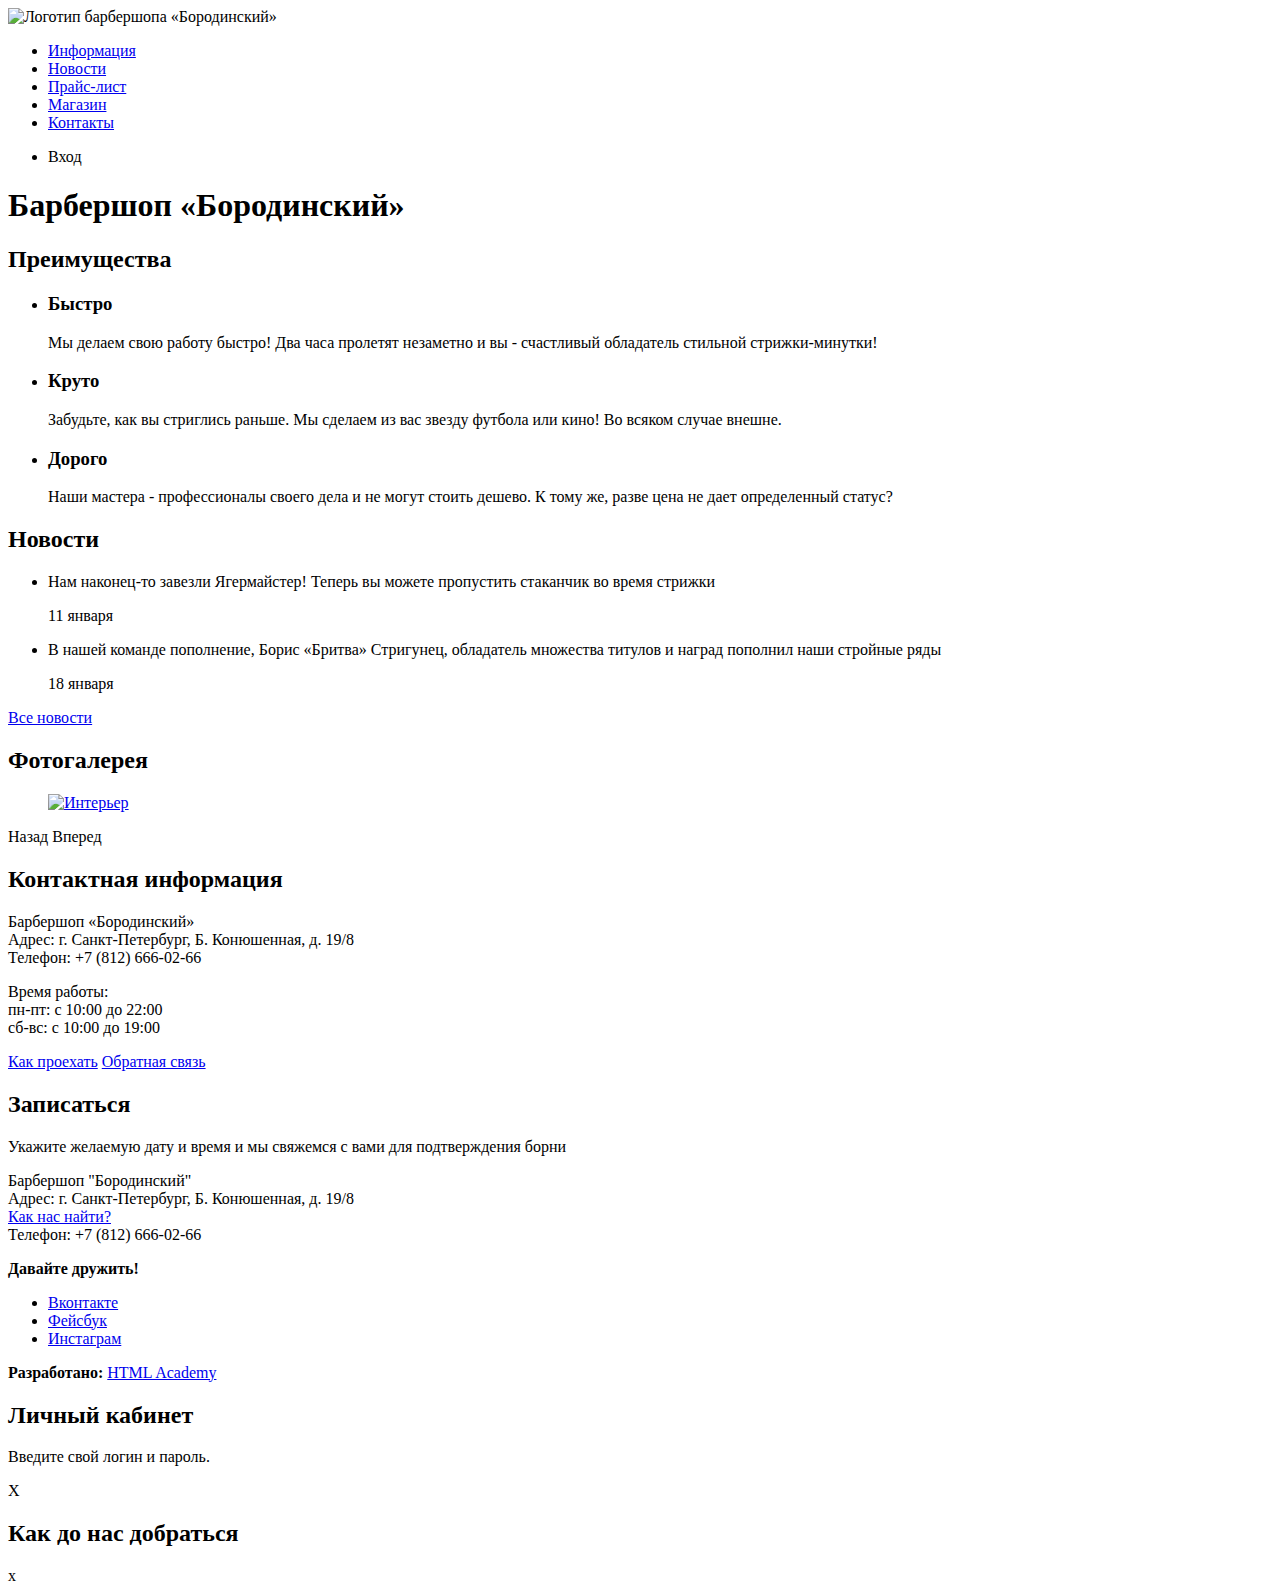
==== index.html @ fe0c023a "Update index.html, add catalog.html and item.html" ====
<!DOCTYPE html>
<html lang="ru">
	<head>
		<meta charset="utf-8">
		<title>Барбершоп «Бородинский»</title>
	</head>
	<body>
		<header class="main-header">
			<nav class="main-menu">
				<a class="main-header-logo">
					<img src="img/index-logo.svg" width="368" height="153" alt="Логотип барбершопа «Бородинский»">
				</a>
				<ul class="site-menu">
					<li><a href="info.html">Информация</a></li>
					<li><a href="news.html">Новости</a></li>
					<li><a href="price.html">Прайс-лист</a></li>
					<li><a href="catalog.html">Магазин</a></li>
					<li><a href="contacts.html">Контакты</a></li>
				</ul>
				<ul class="user-menu">
					<li class="login-link">Вход</li>
				</ul>
			</nav>
		</header>
		
		<main class="main-content">
			<h1 class="visually-hidden">Барбершоп «Бородинский»</h1>
			
			<section class="features">
				<h2 class="visually-hidden">Преимущества</h2>
				<ul class="features-list">
					<li class="features-item">
						<h3>Быстро</h3>
						<p>Мы делаем свою работу быстро! Два часа пролетят незаметно и вы - счастливый обладатель стильной стрижки-минутки!</p>
					</li>
					<li class="features-item">
						<h3>Круто</h3>
						<p>Забудьте, как вы стриглись раньше. Мы сделаем из вас звезду футбола или кино! Во всяком случае внешне.</p>
					</li>
					<li class="features-item">
						<h3>Дорого</h3>
						<p>Наши мастера - профессионалы своего дела и не могут стоить дешево. К тому же, разве цена не дает определенный статус?</p>
					</li>
				</ul>
			</section>
			
			<section class="news">
				<h2>Новости</h2>
				<ul class="news-list">
					<li class="news-item">
						<p>Нам наконец-то завезли Ягермайстер! Теперь вы можете пропустить стаканчик во время стрижки</p>
						<time datetime="2016-01-11">11 января</time>
					</li>
					<li class="news-item">
						<p>В нашей команде пополнение, Борис «Бритва» Стригунец, обладатель множества титулов и наград пополнил наши стройные ряды</p>
						<time datetime="2016-01-18">18 января</time>
					</li>
				</ul>
				<a class ="button" href="news.html">Все новости</a>
			</section>
			
			<section class="gallery">
				<h2>Фотогалерея</h2>
				<figure class="callery-content">
					<a href="#"><img src="img/studio.jpg" width="286" height="164" alt="Интерьер"></a>
				</figure>
				<span class="button gallery-button gallery-button-prev">Назад</span>
				<span class="button gallery-button gallery-button-next">Вперед</span>
			</section>
			
			<section class="contacts">
				<h2>Контактная информация</h2>
				<p>
					Барбершоп «Бородинский»<br>
					Адрес: г. Санкт-Петербург, Б. Конюшенная, д. 19/8<br>
					Телефон: +7 (812) 666-02-66
				</p>
				<p>
					Время работы:<br>
					пн-пт: с 10:00 до 22:00<br>
					сб-вс: с 10:00 до 19:00
				</p>
				<a class="button" href="map.html">Как проехать</a>
				<a class="button" href="contacts.html">Обратная связь</a>
			</section>
			
			<section class="appointment">
				<h2>Записаться</h2>
				<p class="appointment-info">Укажите желаемую дату и время и мы свяжемся с вами для подтверждения борни</p>
				<!-- Форма записи -->
			</section>
		</main>
		
		<footer class="main-footer">
			<p class="footer-contacts">
				Барбершоп "Бородинский"<br>
				Адрес: г. Санкт-Петербург, Б. Конюшенная, д. 19/8<br>
				<a href="map.html">Как нас найти?</a><br>
				Телефон: +7 (812) 666-02-66
			</p>
			<div class="footer-social">
				<b>Давайте дружить!</b>
				<ul>
					<li><a class="social-button" href="#">Вконтакте</a></li>
					<li><a class="social-button" href="#">Фейсбук</a></li>
					<li><a class="social-button" href="#">Инстаграм</a></li>
				</ul>		
			</div>
			<p class="footer-copyright">
				<b>Разработано:</b>
				<a class="button" href="https://htmlacademy.ru/">HTML Academy</a>
			</p>
		</footer>
		
		<section class="modal modal-login">
			<h2>Личный кабинет</h2>
			<p>Введите свой логин и пароль.</p>
			<!-- Форма входа -->
			<span class="modal-close">X</span>
		</section>
		
		<section class="modal modal-map">
			<h2 class="visually-hidden">Как до нас добраться</h2>
			<span class="modal-close">x</span>
		</section>
	</body>
</html>
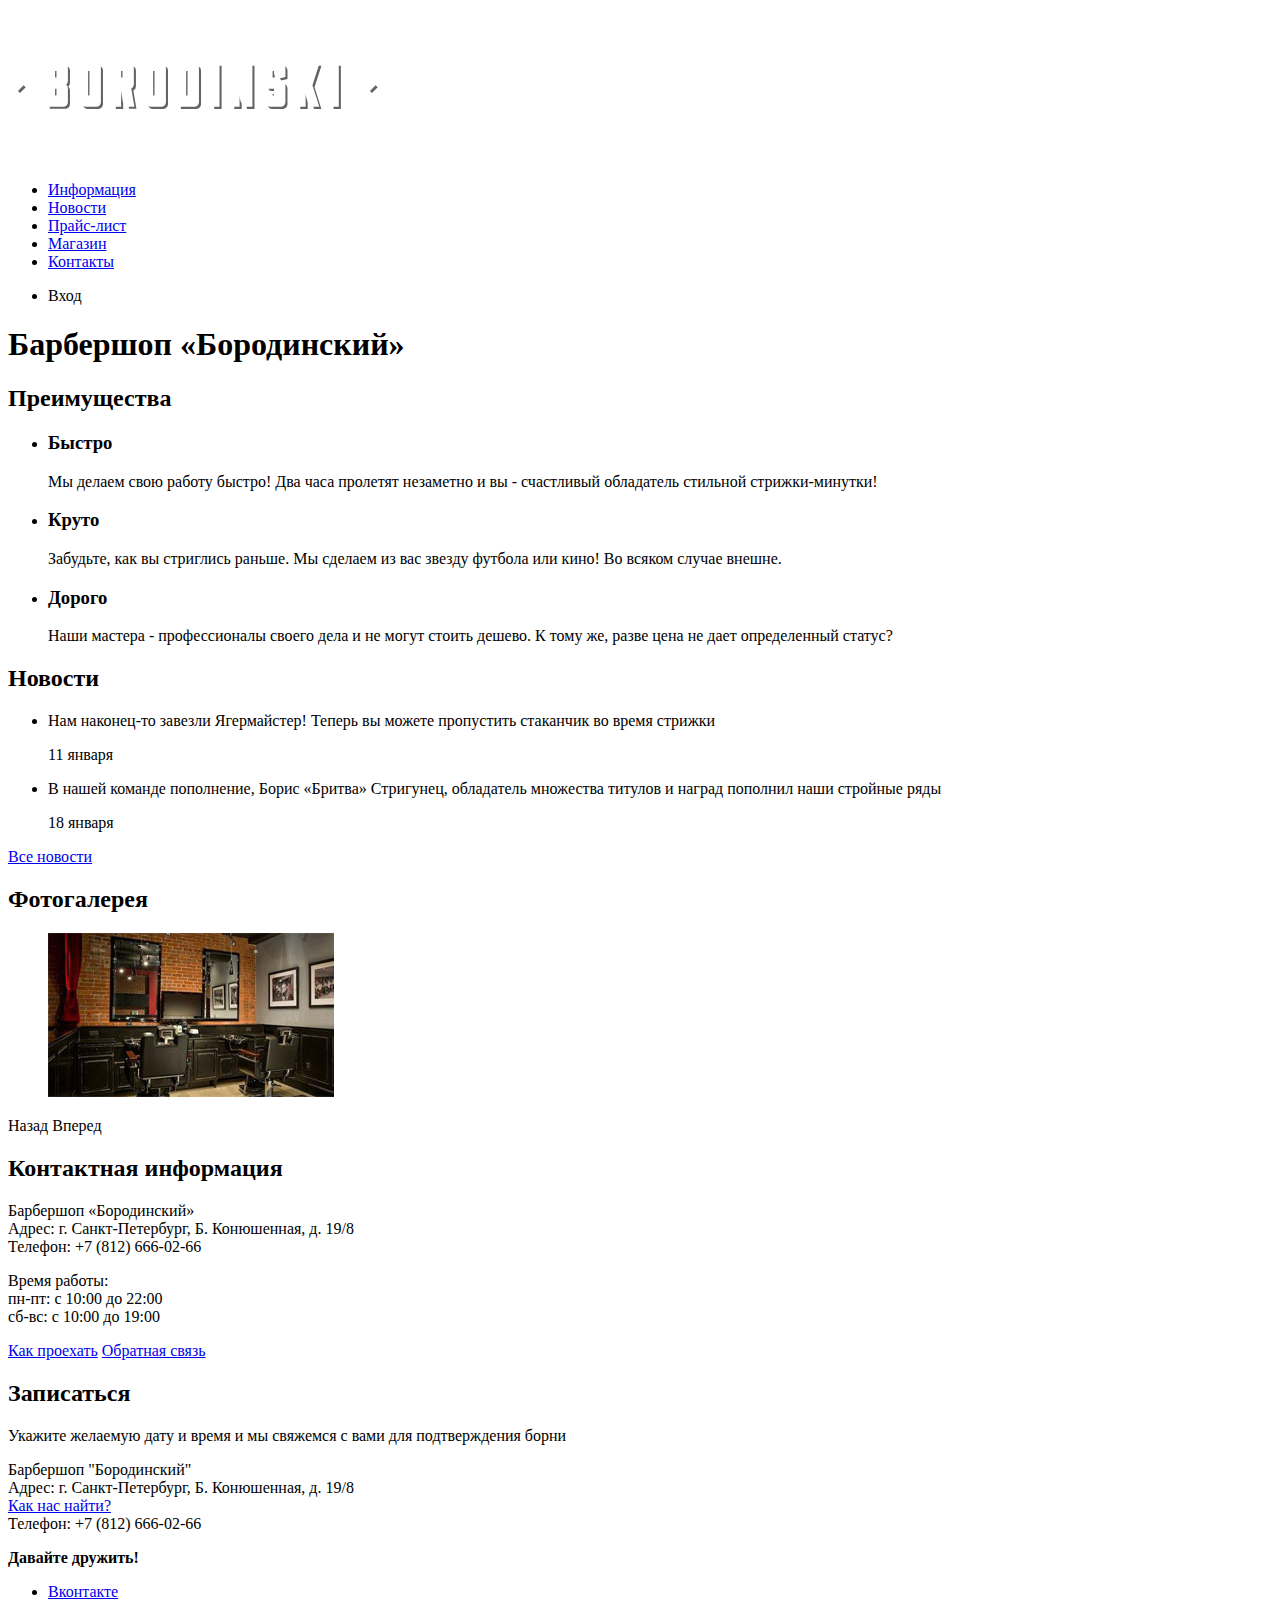
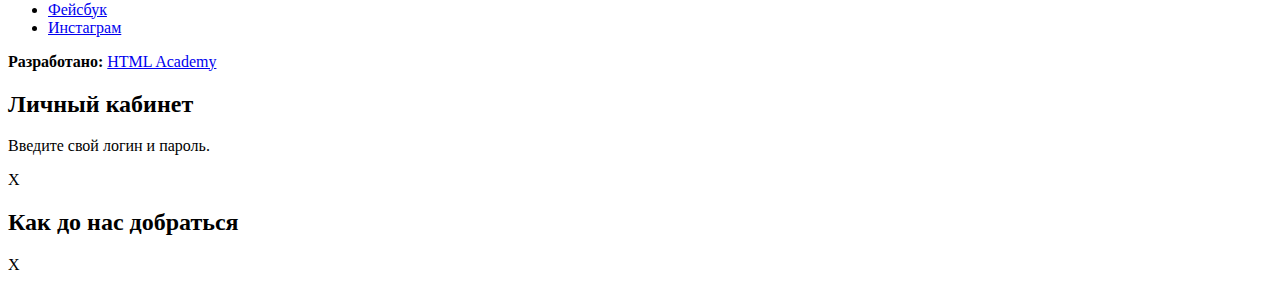
==== commit 06c82981: "Update index.html" ====
--- a/index.html
+++ b/index.html
@@ -8,7 +8,7 @@
 		<header class="main-header">
 			<nav class="main-menu">
 				<a class="main-header-logo">
-					<img src="img/index-logo.svg" width="368" height="153" alt="Логотип барбершопа «Бородинский»">
+					<img src="img/index-logo.svg" width="370" height="153" alt="Логотип барбершопа «Бородинский»">
 				</a>
 				<ul class="site-menu">
 					<li><a href="info.html">Информация</a></li>
@@ -121,7 +121,7 @@
 		
 		<section class="modal modal-map">
 			<h2 class="visually-hidden">Как до нас добраться</h2>
-			<span class="modal-close">x</span>
+			<span class="modal-close">X</span>
 		</section>
 	</body>
 </html>
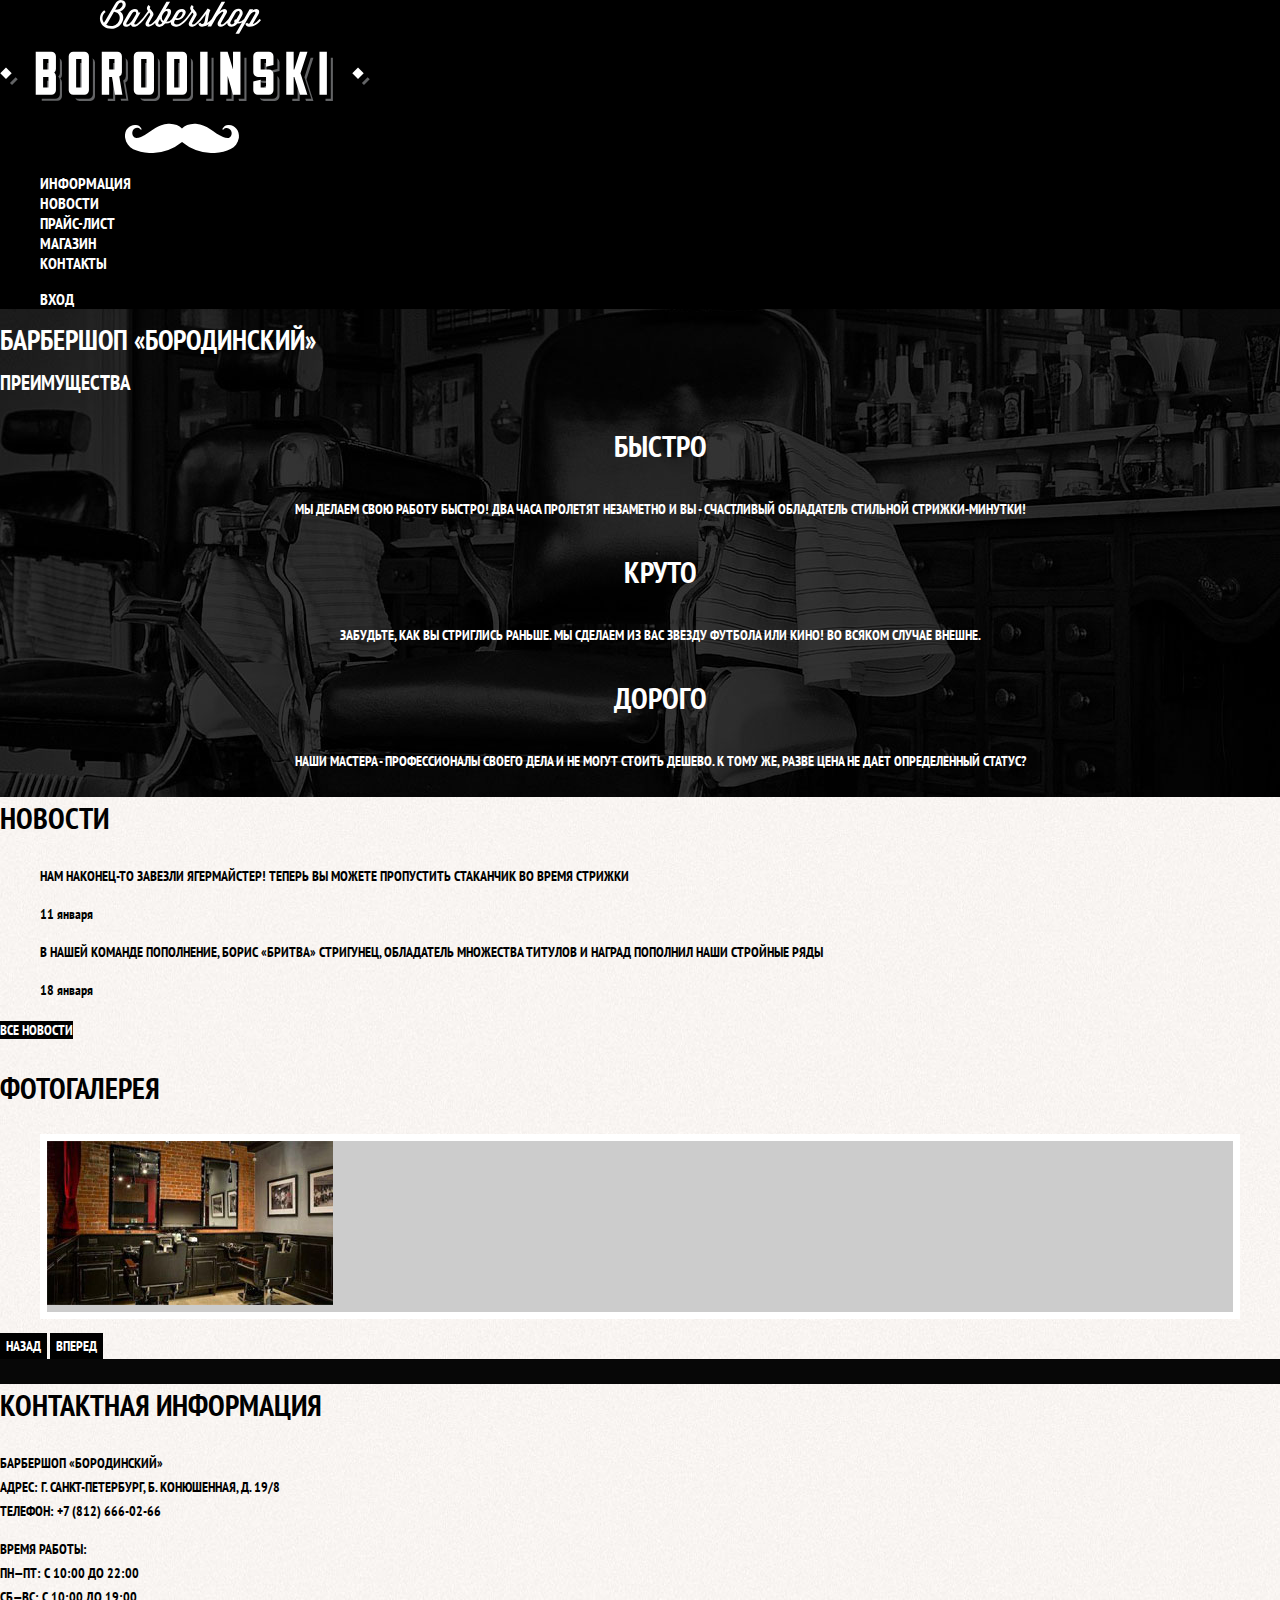
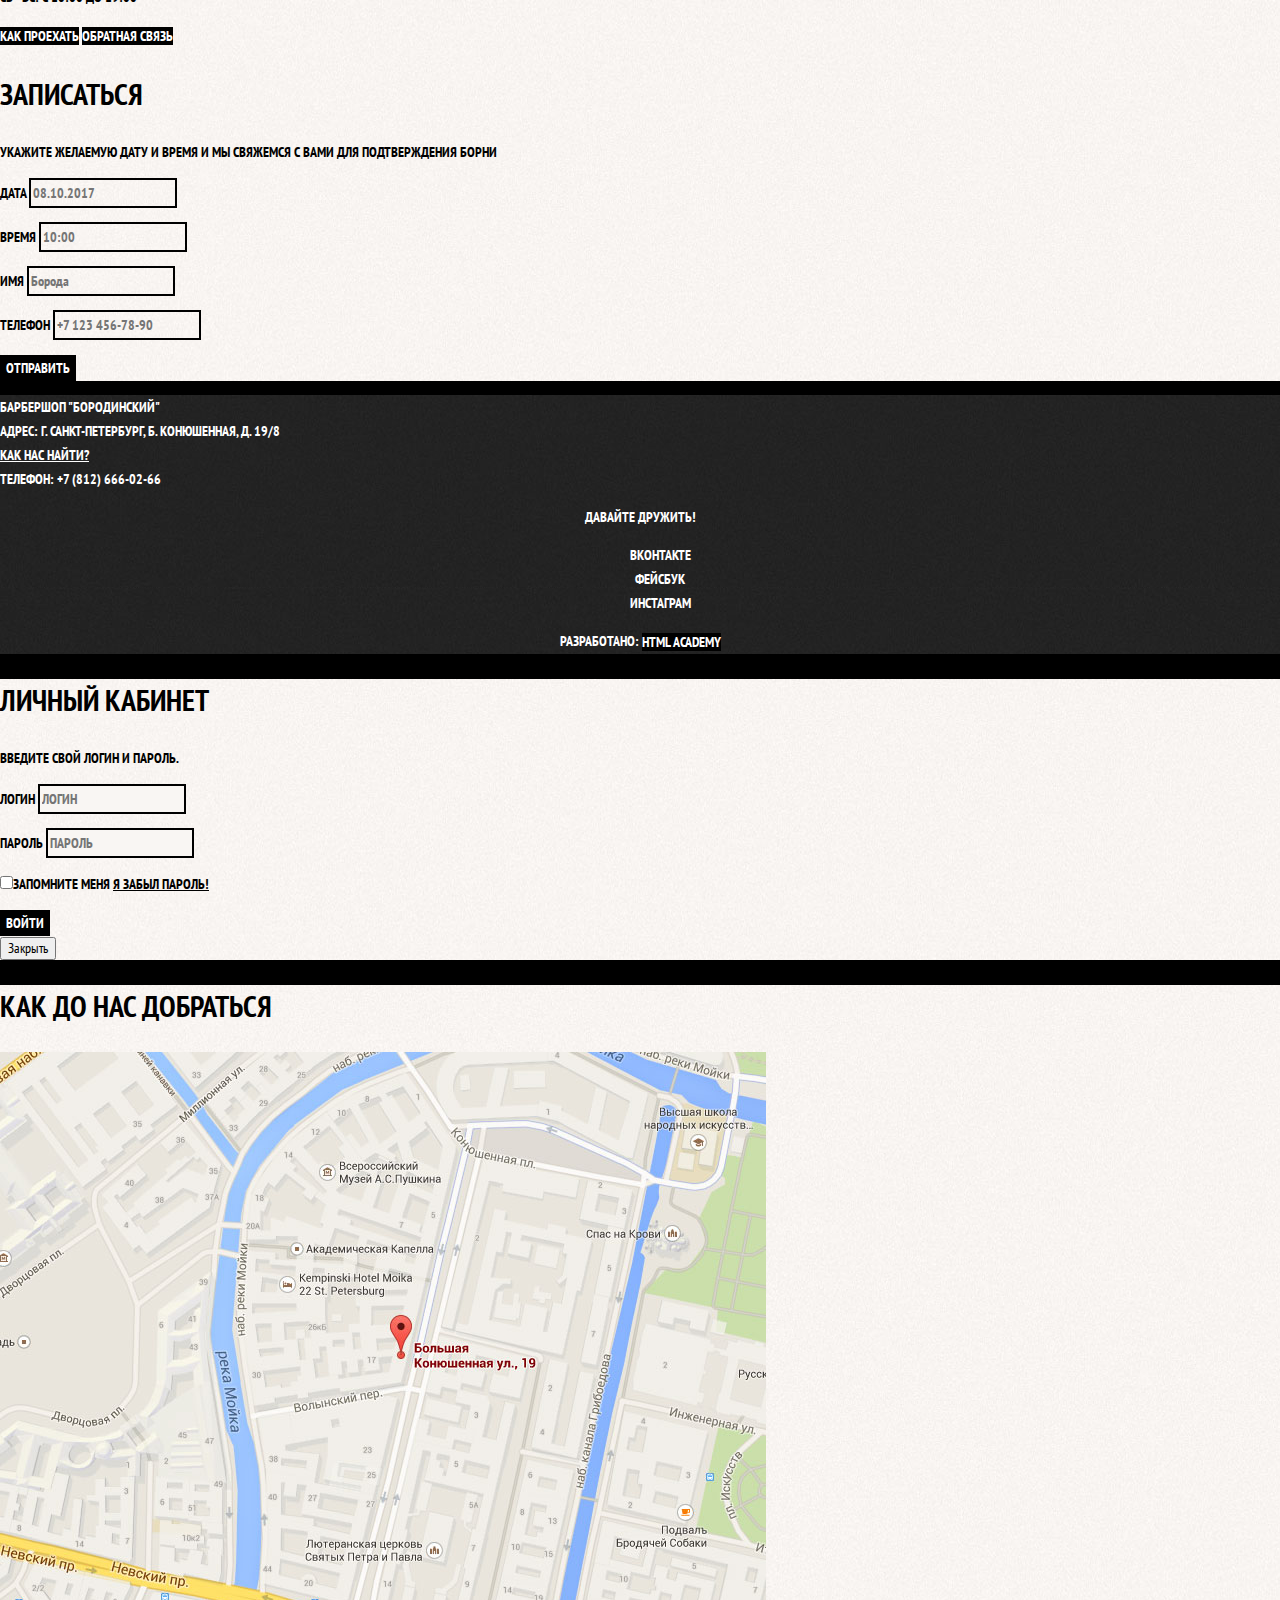
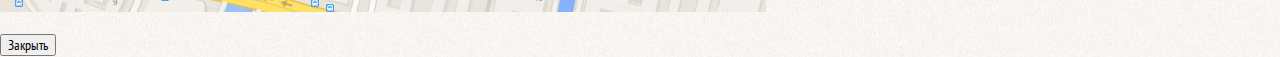
==== commit fe03894a: "Add style.css" ====
--- a/index.html
+++ b/index.html
@@ -3,6 +3,9 @@
 	<head>
 		<meta charset="utf-8">
 		<title>Барбершоп «Бородинский»</title>
+		<link href="https://fonts.googleapis.com/css?family=PT+Sans+Narrow:400,700&amp;subset=latin,cyrillic" rel="stylesheet">
+		<link href="css/normalize.css" rel="stylesheet">
+		<link href="css/style.css" rel="stylesheet">
 	</head>
 	<body>
 		<header class="main-header">
@@ -18,14 +21,17 @@
 					<li><a href="contacts.html">Контакты</a></li>
 				</ul>
 				<ul class="user-menu">
-					<li class="login-link">Вход</li>
+					<li>
+						<a class="login-link" href="login.html">Вход</a>
+					</li>
 				</ul>
 			</nav>
 		</header>
-		
+
 		<main class="main-content">
+
 			<h1 class="visually-hidden">Барбершоп «Бородинский»</h1>
-			
+
 			<section class="features">
 				<h2 class="visually-hidden">Преимущества</h2>
 				<ul class="features-list">
@@ -43,54 +49,76 @@
 					</li>
 				</ul>
 			</section>
-			
-			<section class="news">
-				<h2>Новости</h2>
-				<ul class="news-list">
-					<li class="news-item">
-						<p>Нам наконец-то завезли Ягермайстер! Теперь вы можете пропустить стаканчик во время стрижки</p>
-						<time datetime="2016-01-11">11 января</time>
-					</li>
-					<li class="news-item">
-						<p>В нашей команде пополнение, Борис «Бритва» Стригунец, обладатель множества титулов и наград пополнил наши стройные ряды</p>
-						<time datetime="2016-01-18">18 января</time>
-					</li>
-				</ul>
-				<a class ="button" href="news.html">Все новости</a>
-			</section>
-			
-			<section class="gallery">
-				<h2>Фотогалерея</h2>
-				<figure class="callery-content">
-					<a href="#"><img src="img/studio.jpg" width="286" height="164" alt="Интерьер"></a>
-				</figure>
-				<span class="button gallery-button gallery-button-prev">Назад</span>
-				<span class="button gallery-button gallery-button-next">Вперед</span>
-			</section>
-			
-			<section class="contacts">
-				<h2>Контактная информация</h2>
-				<p>
-					Барбершоп «Бородинский»<br>
-					Адрес: г. Санкт-Петербург, Б. Конюшенная, д. 19/8<br>
-					Телефон: +7 (812) 666-02-66
-				</p>
-				<p>
-					Время работы:<br>
-					пн-пт: с 10:00 до 22:00<br>
-					сб-вс: с 10:00 до 19:00
-				</p>
-				<a class="button" href="map.html">Как проехать</a>
-				<a class="button" href="contacts.html">Обратная связь</a>
-			</section>
-			
-			<section class="appointment">
-				<h2>Записаться</h2>
-				<p class="appointment-info">Укажите желаемую дату и время и мы свяжемся с вами для подтверждения борни</p>
-				<!-- Форма записи -->
-			</section>
+
+			<div class="index-columns">
+				<section class="news">
+					<h2>Новости</h2>
+					<ul class="news-list">
+						<li class="news-item">
+							<p>Нам наконец-то завезли Ягермайстер! Теперь вы можете пропустить стаканчик во время стрижки</p>
+							<time datetime="2016-01-11">11 января</time>
+						</li>
+						<li class="news-item">
+							<p>В нашей команде пополнение, Борис «Бритва» Стригунец, обладатель множества титулов и наград пополнил наши стройные ряды</p>
+							<time datetime="2016-01-18">18 января</time>
+						</li>
+					</ul>
+					<a class ="button" href="news.html">Все новости</a>
+				</section>
+
+				<section class="gallery">
+					<h2>Фотогалерея</h2>
+					<figure class="gallery-content">
+						<a href="#"><img src="img/studio.jpg" width="286" height="164" alt="Интерьер"></a>
+					</figure>
+					<button class="button gallery-button gallery-button-prev" type="button">Назад</button>
+					<button class="button gallery-button gallery-button-next" type="button">Вперед</button>
+				</section>
+			</div>
+
+			<div class="index-columns">
+				<section class="contacts">
+					<h2>Контактная информация</h2>
+					<p>
+						Барбершоп «Бородинский»<br>
+						Адрес: г. Санкт-Петербург, Б. Конюшенная, д. 19/8<br>
+						Телефон: +7 (812) 666-02-66
+					</p>
+					<p>
+						Время работы:<br>
+						пн—пт: с 10:00 до 22:00<br>
+						сб—вс: с 10:00 до 19:00
+					</p>
+					<a class="button" href="map.html">Как проехать</a>
+					<a class="button" href="contacts.html">Обратная связь</a>
+				</section>
+
+				<section class="appointment">
+					<h2>Записаться</h2>
+					<p class="appointment-info">Укажите желаемую дату и время и мы свяжемся с вами для подтверждения борни</p>
+					<form class="appointment-form" action="https://echo.htmlacademy.ru" method="post">
+						<p class="appointment-item">
+							<label for="appointment-date">Дата</label>
+							<input id="appointment-date" type="text" name="date" value="" placeholder="08.10.2017">
+						</p>
+						<p class="appointment-item">
+							<label for="appointment-time">Время</label>
+							<input id="appointment-time" type="text" name="time" value="" placeholder="10:00">
+						</p>
+						<p class="appointment-item">
+							<label for="appointment-name">Имя</label>
+							<input id="appointment-name" type="text" name="name" value="" placeholder="Борода">
+						</p>
+						<p class="appointment-item">
+							<label for="appointment-phone">Телефон</label>
+							<input id="appointment-phone" type="text" name="phone" value="" placeholder="+7 123 456-78-90">
+						</p>
+						<button class="button" type="submit">Отправить</button>
+					</form>
+				</section>
+			</div>
 		</main>
-		
+
 		<footer class="main-footer">
 			<p class="footer-contacts">
 				Барбершоп "Бородинский"<br>
@@ -104,24 +132,43 @@
 					<li><a class="social-button" href="#">Вконтакте</a></li>
 					<li><a class="social-button" href="#">Фейсбук</a></li>
 					<li><a class="social-button" href="#">Инстаграм</a></li>
-				</ul>		
+				</ul>
 			</div>
 			<p class="footer-copyright">
 				<b>Разработано:</b>
 				<a class="button" href="https://htmlacademy.ru/">HTML Academy</a>
 			</p>
 		</footer>
-		
+
 		<section class="modal modal-login">
 			<h2>Личный кабинет</h2>
 			<p>Введите свой логин и пароль.</p>
-			<!-- Форма входа -->
-			<span class="modal-close">X</span>
+			<form class="login-form" action="https://echo.htmlacademy.ru" method="post">
+				<p>
+					<label class="visually-hidden" for="user-login">Логин</label>
+					<input class="login-icon-user" id="user-login" type="text" name="login" placeholder="Логин">
+				</p>
+				<p>
+					<label class="visually-hidden" for="user-password">Пароль</label>
+					<input class="login-icon-password" id="user-password" type="password" name="password" placeholder="Пароль">
+				</p>
+				<p class="login-password-info">
+					<label >
+						<input type="checkbox" name="remember">Запомните меня
+					</label>
+					<a class="restore" href="#">Я забыл пароль!</a>
+				</p>
+					<button class="button" type="submit">Войти</button>
+				</form>
+			<button class="modal-close" type="button">Закрыть</button>
 		</section>
-		
+
 		<section class="modal modal-map">
 			<h2 class="visually-hidden">Как до нас добраться</h2>
-			<span class="modal-close">X</span>
+			<p>
+				<img src="img/map.jpg" width="766" height="560" alt="Офис компании по адресу ул. Большая Конюшенная 19/8, Санкт-Петербург">
+			</p>
+			<button class="modal-close" type="button">Закрыть</button>
 		</section>
 	</body>
 </html>
--- a/css/style.css
+++ b/css/style.css
@@ -0,0 +1,207 @@
+body {
+  margin: 0;
+  padding: 0;
+
+  font-family: "PT Sans Narrow", Arial, sans-serif;
+  font-size: 14px;
+  line-height: 24px;
+  font-weight: 700;
+  color: #ffffff;
+  text-transform: uppercase;
+
+  background-color: #000000;
+  background-image: url("../img/bg.jpg");
+  background-position: top center;
+  background-repeat: no-repeat;
+}
+
+.inner-page {
+  color: #000000;
+
+  background-color: #f9f6f3;
+  background-image: url("img/pattern-light.jpg");
+  background-position: 0 0;
+  background-repeat: repeat;
+}
+
+a {
+  text-decoration: none;
+}
+
+.button {
+  font: inherit;
+
+  text-align: center;
+  color: #ffffff;
+  vertical-align: middle;
+  text-transform: uppercase;
+
+  background-color: #000000;
+  border: none;
+}
+
+.button:hover,
+.button:focus,
+.button:active {
+  background-color: #663d15;
+}
+
+.main-menu {
+  font-size: 16px;
+  line-height: 20px;
+  color: #ffffff;
+
+  background-color: #000000;
+}
+
+.site-menu,
+.user-menu {
+  list-style: none;
+}
+
+.site-menu a,
+.user-menu a {
+  color: #ffffff;
+}
+
+.site-menu a:hover,
+.site-menu a:focus,
+.user-menu a:hover,
+.user-menu a:focus {
+  background-color: #242424;
+}
+
+.features-list {
+  list-style: none;
+}
+
+.features-item {
+  text-align: center;
+}
+
+.features-item h3 {
+  font-size: 30px;
+  line-height: 42px;
+}
+
+.index-columns {
+  color: #000000;
+
+  background-color: #f8f5f2;
+  background-image: url("../img/pattern-light.jpg");
+  background-position: 0 0;
+  background-repeat: repeat;
+}
+
+.index-columns h2 {
+  font-size: 30px;
+  line-height: 42px;
+}
+.news-list {
+  list-style: none;
+}
+
+.news-item time {
+  text-transform: none;
+}
+
+.gallery-content {
+  background-color: #cccccc;
+  border: 7px solid #ffffff;
+}
+
+.appointment-item input {
+  font: inherit;
+
+  background-color: transparent;
+  border: 2px solid #000000;
+}
+
+.appointment-item input:focus {
+  border-color: #663d15;
+}
+
+.main-footer {
+  color: #ffffff;
+
+  background-color: #212121;
+  background-image: url("../img/pattern-dark.jpg");
+  background-position: 0 0;
+  background-repeat: repeat;
+}
+
+.footer-contacts a {
+  color: #ffffff;
+  text-decoration: underline;
+}
+
+.footer-contacts a:hover,
+.footer-contacts a:focus {
+  text-decoration: none;
+}
+
+.footer-social {
+  text-align: center;
+}
+
+.footer-social ul {
+  list-style: none;
+}
+
+.social-button {
+  color: #ffffff;
+}
+
+.footer-copyright {
+  text-align: center;
+}
+
+.footer-copyright .button:hover,
+.footer-copyright .button:focus {
+  color: #000000;
+
+  background-color: #ffffff;
+}
+
+.modal {
+  color: #000000;
+
+  background-color: #f8f3f0;
+  background-image: url("../img/pattern-light.jpg");
+  background-position: 0 0;
+  background-repeat: repeat;
+}
+
+.modal h2 {
+  font-size: 30px;
+  line-height: 42px;
+}
+
+.login-form input[type="text"],
+.login-form input[type="password"] {
+  font: inherit;
+  color: #000000;
+  text-transform: uppercase;
+
+  background-color: #f9f6f3;
+  border: 2px solid #000000;
+}
+
+.login-form input:focus {
+  border-color: #663d15;
+}
+
+.login-checkbox:hover,
+.login-checkbox:focus {
+  color: #663d15;
+}
+
+.restore {
+  color: #000000;
+  text-decoration: underline;
+}
+
+.restore:hover,
+.restore:focus {
+  text-decoration: none;
+}
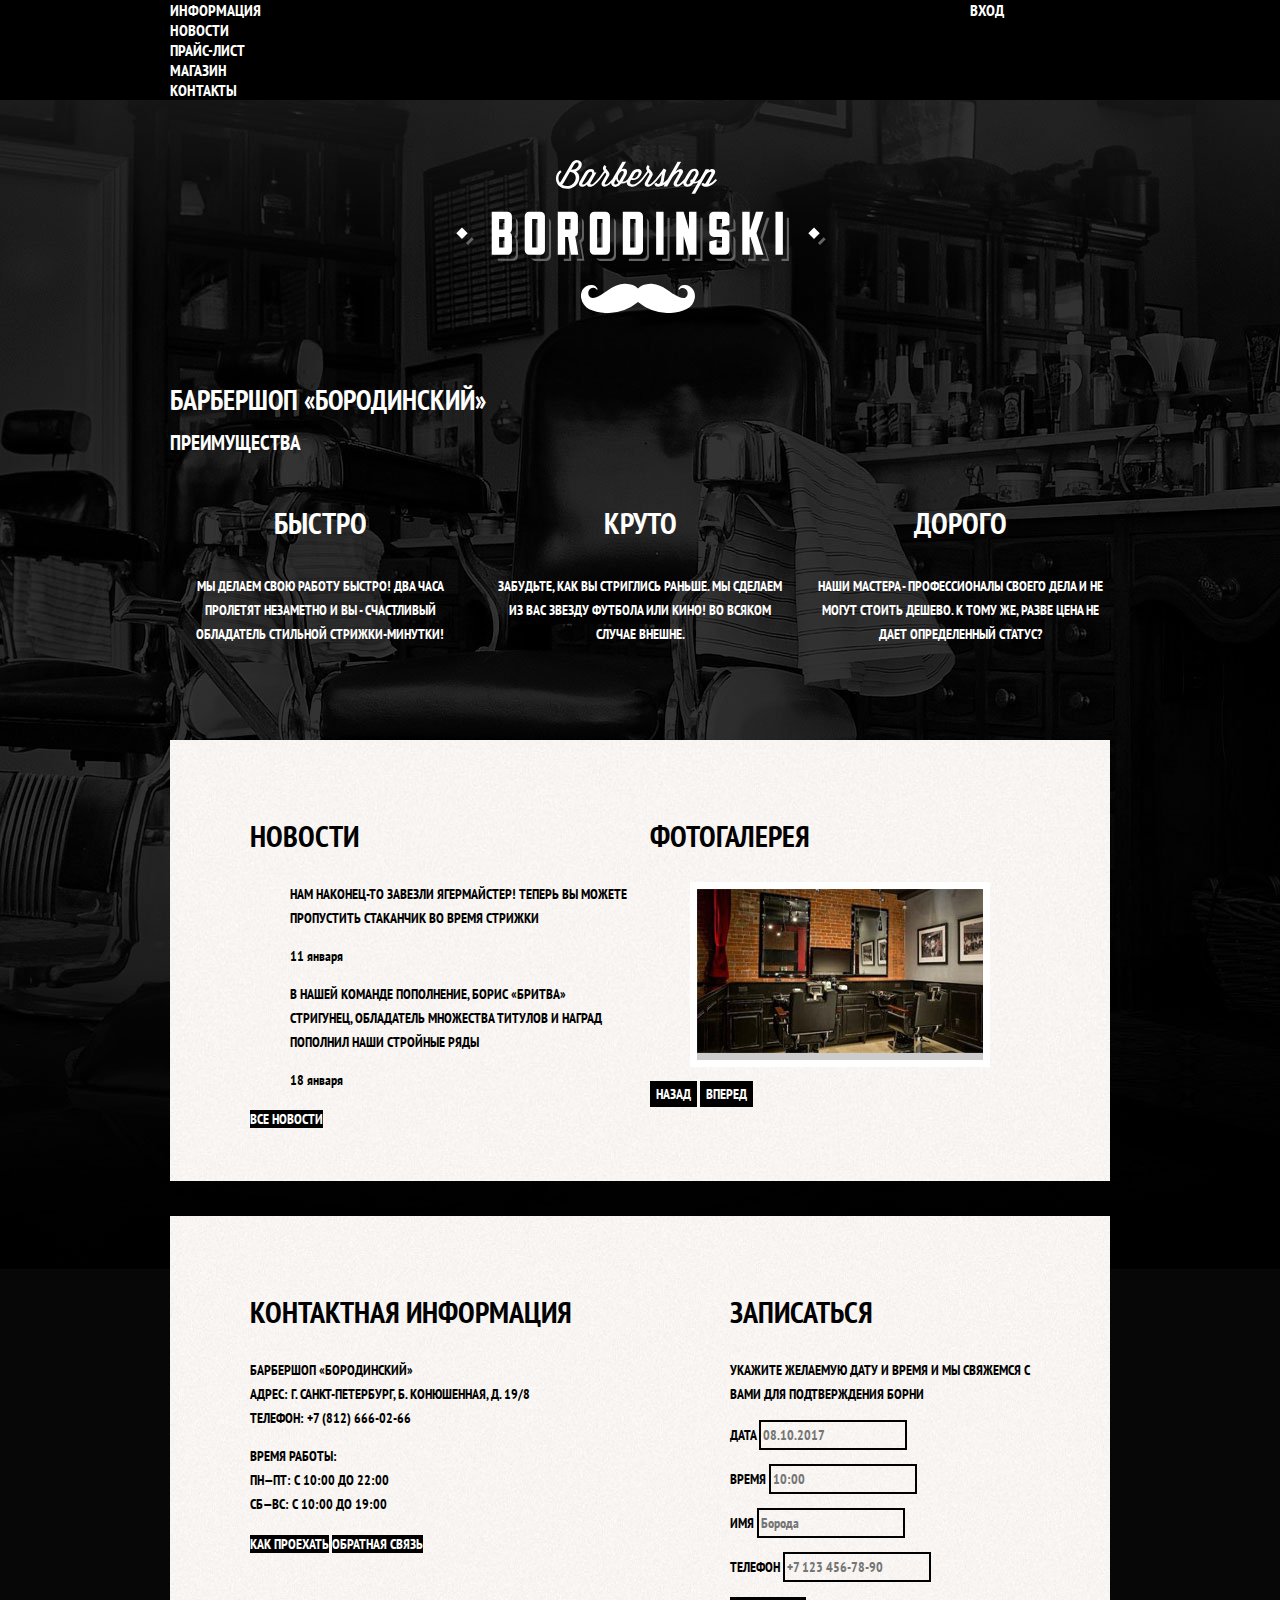
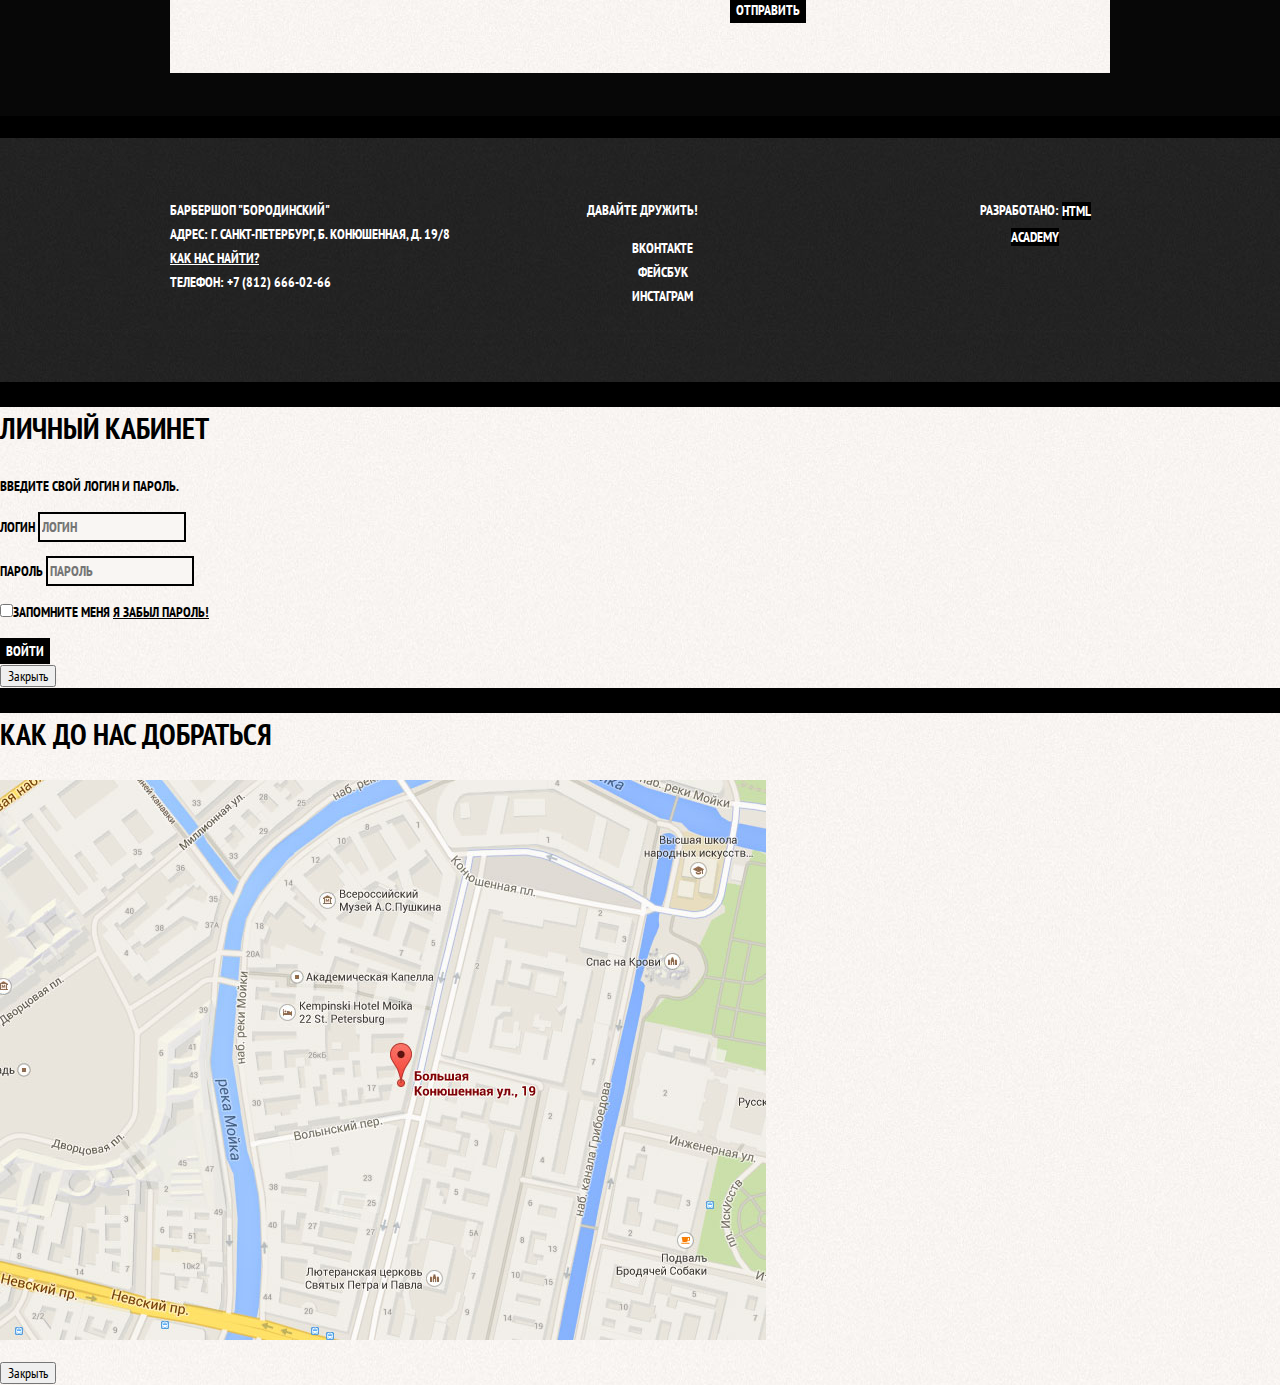
==== commit 3da6b379: "Updated style.css" ====
--- a/index.html
+++ b/index.html
@@ -6,6 +6,7 @@
 		<link href="https://fonts.googleapis.com/css?family=PT+Sans+Narrow:400,700&amp;subset=latin,cyrillic" rel="stylesheet">
 		<link href="css/normalize.css" rel="stylesheet">
 		<link href="css/style.css" rel="stylesheet">
+		<link href="css/outline.css" rel="stylesheet">
 	</head>
 	<body>
 		<header class="main-header">
@@ -13,22 +14,26 @@
 				<a class="main-header-logo">
 					<img src="img/index-logo.svg" width="370" height="153" alt="Логотип барбершопа «Бородинский»">
 				</a>
-				<ul class="site-menu">
-					<li><a href="info.html">Информация</a></li>
-					<li><a href="news.html">Новости</a></li>
-					<li><a href="price.html">Прайс-лист</a></li>
-					<li><a href="catalog.html">Магазин</a></li>
-					<li><a href="contacts.html">Контакты</a></li>
-				</ul>
-				<ul class="user-menu">
-					<li>
-						<a class="login-link" href="login.html">Вход</a>
-					</li>
-				</ul>
+				<div class="main-menu-wrapper">
+					<div class="container">
+						<ul class="site-menu">
+							<li><a href="info.html">Информация</a></li>
+							<li><a href="news.html">Новости</a></li>
+							<li><a href="price.html">Прайс-лист</a></li>
+							<li><a href="catalog.html">Магазин</a></li>
+							<li><a href="contacts.html">Контакты</a></li>
+						</ul>
+						<ul class="user-menu">
+							<li>
+								<a class="login-link" href="login.html">Вход</a>
+							</li>
+						</ul>
+					</div>
+				</div>
 			</nav>
 		</header>
 
-		<main class="main-content">
+		<main class="container">
 
 			<h1 class="visually-hidden">Барбершоп «Бородинский»</h1>
 
@@ -120,24 +125,26 @@
 		</main>
 
 		<footer class="main-footer">
-			<p class="footer-contacts">
-				Барбершоп "Бородинский"<br>
-				Адрес: г. Санкт-Петербург, Б. Конюшенная, д. 19/8<br>
-				<a href="map.html">Как нас найти?</a><br>
-				Телефон: +7 (812) 666-02-66
-			</p>
-			<div class="footer-social">
-				<b>Давайте дружить!</b>
-				<ul>
-					<li><a class="social-button" href="#">Вконтакте</a></li>
-					<li><a class="social-button" href="#">Фейсбук</a></li>
-					<li><a class="social-button" href="#">Инстаграм</a></li>
-				</ul>
+			<div class="container">
+				<p class="footer-contacts">
+					Барбершоп "Бородинский"<br>
+					Адрес: г. Санкт-Петербург, Б. Конюшенная, д. 19/8<br>
+					<a href="map.html">Как нас найти?</a><br>
+					Телефон: +7 (812) 666-02-66
+				</p>
+				<div class="footer-social">
+					<b>Давайте дружить!</b>
+					<ul>
+						<li><a class="social-button" href="#">Вконтакте</a></li>
+						<li><a class="social-button" href="#">Фейсбук</a></li>
+						<li><a class="social-button" href="#">Инстаграм</a></li>
+					</ul>
+				</div>
+				<p class="footer-copyright">
+					<b>Разработано:</b>
+					<a class="button" href="https://htmlacademy.ru/">HTML Academy</a>
+				</p>
 			</div>
-			<p class="footer-copyright">
-				<b>Разработано:</b>
-				<a class="button" href="https://htmlacademy.ru/">HTML Academy</a>
-			</p>
 		</footer>
 
 		<section class="modal modal-login">
@@ -170,5 +177,3 @@
 			</p>
 			<button class="modal-close" type="button">Закрыть</button>
 		</section>
-	</body>
-</html>
--- a/css/style.css
+++ b/css/style.css
@@ -1,3 +1,4 @@
+
 body {
   margin: 0;
   padding: 0;
@@ -19,9 +20,19 @@
   color: #000000;
 
   background-color: #f9f6f3;
-  background-image: url("img/pattern-light.jpg");
+  background-image: url("../img/pattern-light.jpg");
   background-position: 0 0;
   background-repeat: repeat;
+}
+
+.main-header {
+  margin-bottom: 75px;
+}
+
+.inner-page .main-header {
+  margin-bottom: 50px;
+
+  background-color: #000000;
 }
 
 a {
@@ -47,16 +58,65 @@
 }
 
 .main-menu {
+  display: flex;
+  flex-direction: column;
+  align-items: center;
+
   font-size: 16px;
   line-height: 20px;
   color: #ffffff;
 
+  background-color: transparent;
+}
+
+.inner-page .main-menu {
+  align-items: flex-start;
+  flex-direction: row;
+}
+
+.main-header-logo {
+  order: 2;
+  width: 368px;
+  height: 153px;
+}
+
+.inner-page .main-header-logo {
+  order: 0;
+
+  width: 111px;
+  height: 24px;
+  padding: 23px 20px;
+}
+
+.main-menu-wrapper {
+  width: 100%;
+  margin-bottom: 60px;
+
   background-color: #000000;
+}
+
+.main-menu-wrapper .container {
+  display: flex;
+  justify-content: space-between;
 }
 
 .site-menu,
 .user-menu {
   list-style: none;
+  margin: 0;
+  padding: 0;
+}
+
+.site-menu {
+  width: 620px;;
+}
+
+.user-menu {
+  width: 140px;
+}
+
+.inner-page .user-menu {
+  margin-left: auto;
 }
 
 .site-menu a,
@@ -71,11 +131,27 @@
   background-color: #242424;
 }
 
+.container {
+  width: 940px;
+  margin: 0 auto;
+  padding: 0 10px;
+}
+
+.features {
+  margin-bottom: 80px;
+}
+
 .features-list {
+  display: flex;
+  justify-content: space-between;
+  margin: 0;
+  padding: 0;
+
   list-style: none;
 }
 
 .features-item {
+  width: 300px;
   text-align: center;
 }
 
@@ -85,6 +161,11 @@
 }
 
 .index-columns {
+  display: flex;
+  justify-content: space-between;
+  padding: 50px 80px;
+  margin-bottom: 35px;
+
   color: #000000;
 
   background-color: #f8f5f2;
@@ -97,12 +178,21 @@
   font-size: 30px;
   line-height: 42px;
 }
+
+.news {
+  width: 380px;
+}
+
 .news-list {
   list-style: none;
 }
 
 .news-item time {
   text-transform: none;
+}
+
+.gallery {
+  width: 380px;
 }
 
 .gallery-content {
@@ -110,6 +200,14 @@
   border: 7px solid #ffffff;
 }
 
+.contacts {
+  width: 380px;
+}
+
+.appointment {
+  width: 300px;
+}
+
 .appointment-item input {
   font: inherit;
 
@@ -121,7 +219,205 @@
   border-color: #663d15;
 }
 
+.page-title {
+  margin: 0;
+  margin-bottom: 15px;
+  padding: 0;
+
+  font-size: 30px;
+  line-height: 42px;
+}
+
+.breadcrumbs {
+  padding: 0;
+  margin: 0;
+  margin-bottom: 50px;
+
+  list-style: none;
+}
+
+.breadcrumbs a {
+  color: #000000;
+}
+
+.breadcrumbs a:hover,
+.breadcrumbs a:focus {
+  text-decoration: underline;
+}
+
+.breadcrumbs-current {
+  color: #aba9a7;
+}
+
+.catalog-columns {
+  display: flex;
+  justify-content: space-between;
+}
+
+.filters {
+  width: 180px;
+}
+
+.filter fieldset {
+  border: none;
+}
+
+.filter legend {
+  font-size: 24px;
+  line-height: 30px;
+}
+
+.filter ul {
+  list-style: none;
+  line-height: 18px;
+}
+
+.filter-input:hover + label,
+.filter-input:focus + label {
+  color: #663d15;
+}
+
+.filter-input:disabled + label {
+  color: #000000;
+
+  opacity: 0.5;
+}
+
+.catalog {
+  width: 700px;
+}
+
+
+.catalog-list {
+  display: flex;
+  flex-wrap: wrap;
+  padding: 0;
+  margin: 0;
+  margin-bottom: 25px;
+
+  list-style: none;
+}
+
+.catalog-item {
+  width: 220px;
+  margin-bottom: 20px;
+  margin-right: 20px;
+
+  background-color: #f8f8f8;
+  box-shadow: 0 0 10px rgba(0, 0, 0, 0.1);
+}
+
+.catalog-item:nth-child(3n) {
+  margin-right: 0;
+}
+
+.catalog-item:hover {
+  box-shadow: 0 0 10px rgba(0, 0, 0, 0.2);
+}
+
+.catalog-item a {
+  color: #000000;
+}
+
+.catalog-item h3 {
+  font-size: 14px;
+  line-height: 18px;
+}
+
+.catalog-category {
+  text-transform: none;
+}
+.catalog-item-price b {
+  font-size: 14px;
+  line-height: 20px;
+  text-align: center;
+
+  background-color: #e5e5e5;
+}
+
+.catalog-item-price .button {
+  line-height: 20px;
+  color: #ffffff;
+}
+
+.pagination-list {
+  padding: 0;
+  margin: 0;
+
+  list-style: none;
+}
+
+.pagination-item a {
+  color: #ffffff;
+
+  background-color: #000000;
+}
+
+.pagination-item a:hover,
+.pagination-item a:focus,
+.pagination-item a:active {
+  background-color: #663d15;
+}
+
+.pagination-item-current a {
+  color: #000000;
+
+  background-color: #ffffff;
+}
+
+.pagination-item-current a:hover,
+.pagination-item-current a:focus,
+.pagination-item-current a:active {
+  color: #000000;
+
+  background-color: #ffffff;
+}
+
+.product-photo-preview {
+  list-style: none;
+}
+
+.product-photos {
+  width: 460px;
+}
+
+.product-photo-preview li {
+  box-shadow: 0 0 10px 2px rgba(0, 0, 0, 0.1);
+}
+
+.product-photo-full {
+  box-shadow: 0 0 10px 2px rgba(0, 0, 0, 0.1);
+}
+
+.product-article {
+  text-align: right;
+  color: #aeaeae;
+}
+
+.product-price b {
+  line-height: 20px;
+  text-align: center;
+
+  background-color: #e5e5e5;
+}
+
+.product-info {
+  width: 390px;
+}
+
+.product-info h3 {
+  font-size: 24px;
+  line-height: 30px;
+}
+
+.product-info ul {
+  list-style: none;
+}
+
 .main-footer {
+  padding: 60px 0;
+  margin-top: 65px;
+
   color: #ffffff;
 
   background-color: #212121;
@@ -130,6 +426,20 @@
   background-repeat: repeat;
 }
 
+.inner-page .main-footer {
+  margin-top: 45px;
+}
+
+.main-footer .container {
+  display: flex;
+}
+
+.footer-contacts {
+  width: 320px;
+  margin: 0;
+  margin-right: 80px;
+}
+
 .footer-contacts a {
   color: #ffffff;
   text-decoration: underline;
@@ -141,6 +451,8 @@
 }
 
 .footer-social {
+  width: 145px;
+
   text-align: center;
 }
 
@@ -153,6 +465,9 @@
 }
 
 .footer-copyright {
+  width: 150px;
+  margin: 0;
+  margin-left: auto;
   text-align: center;
 }
 
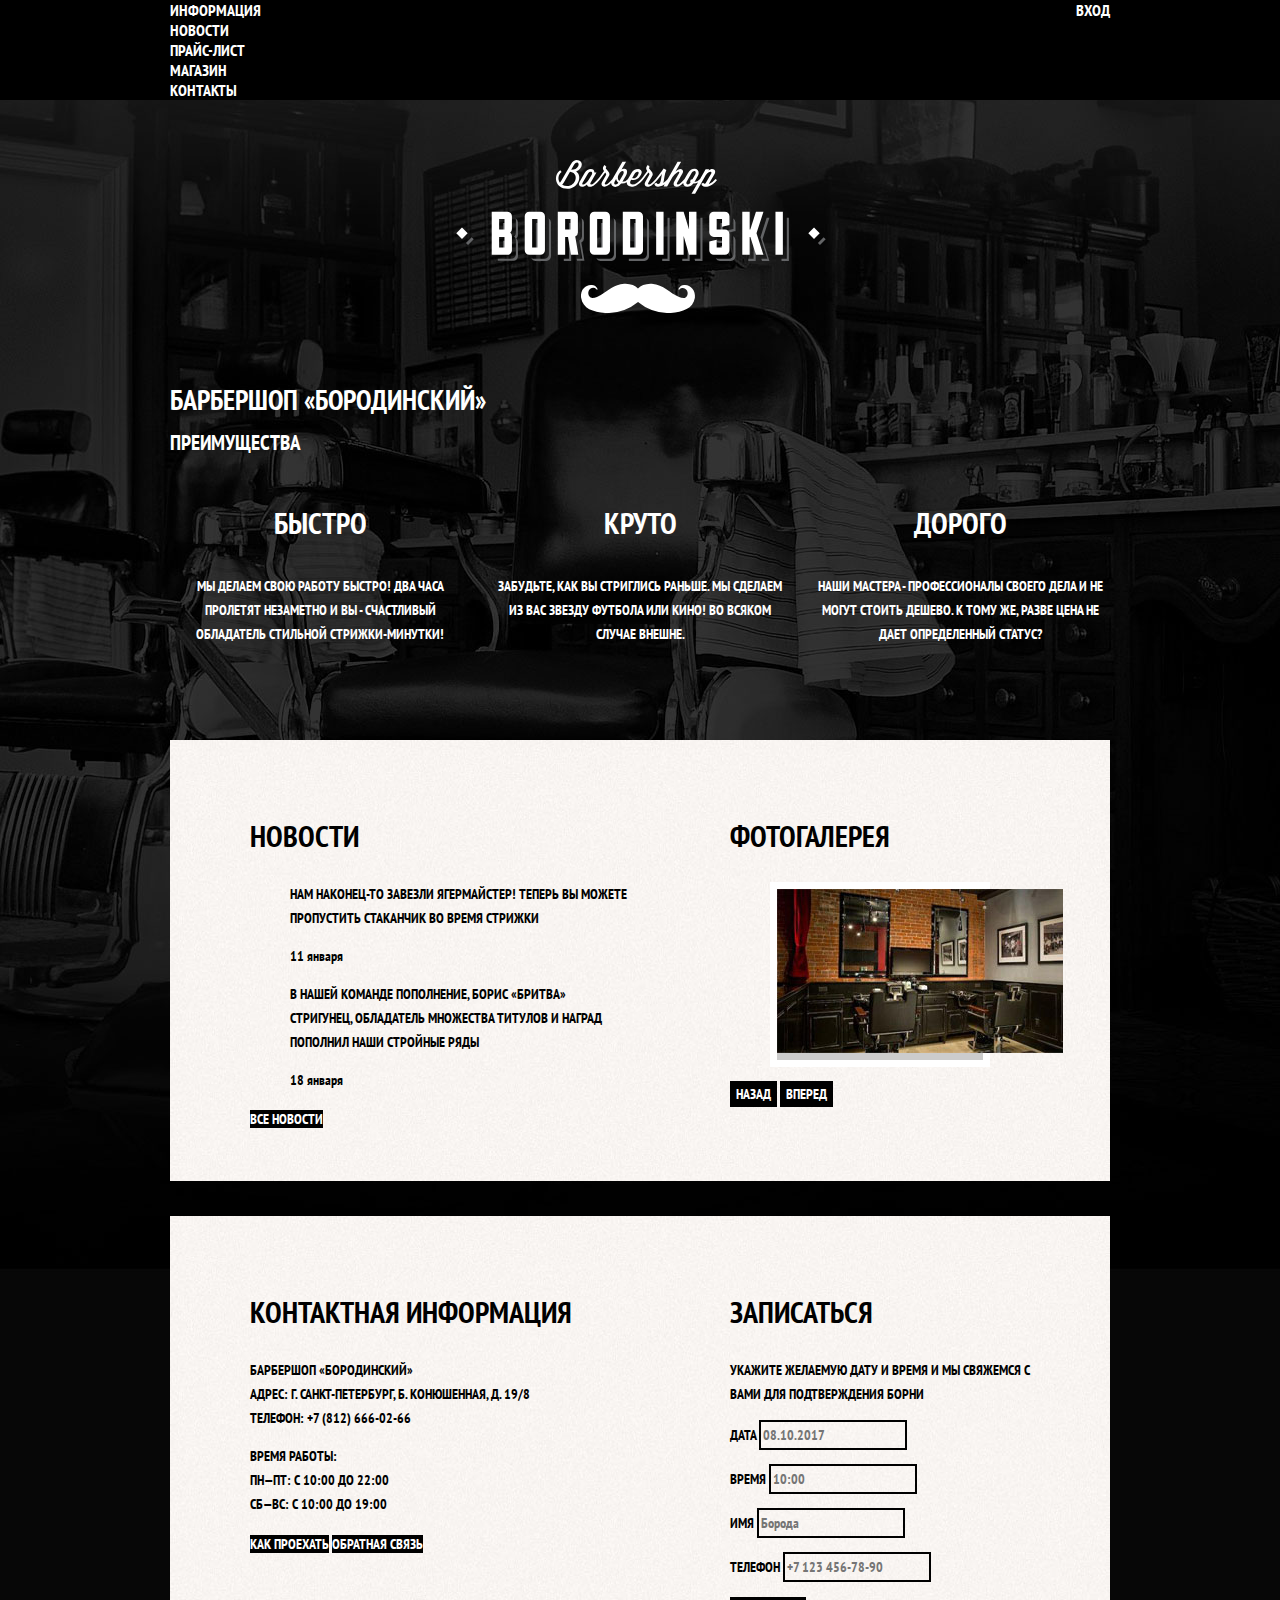
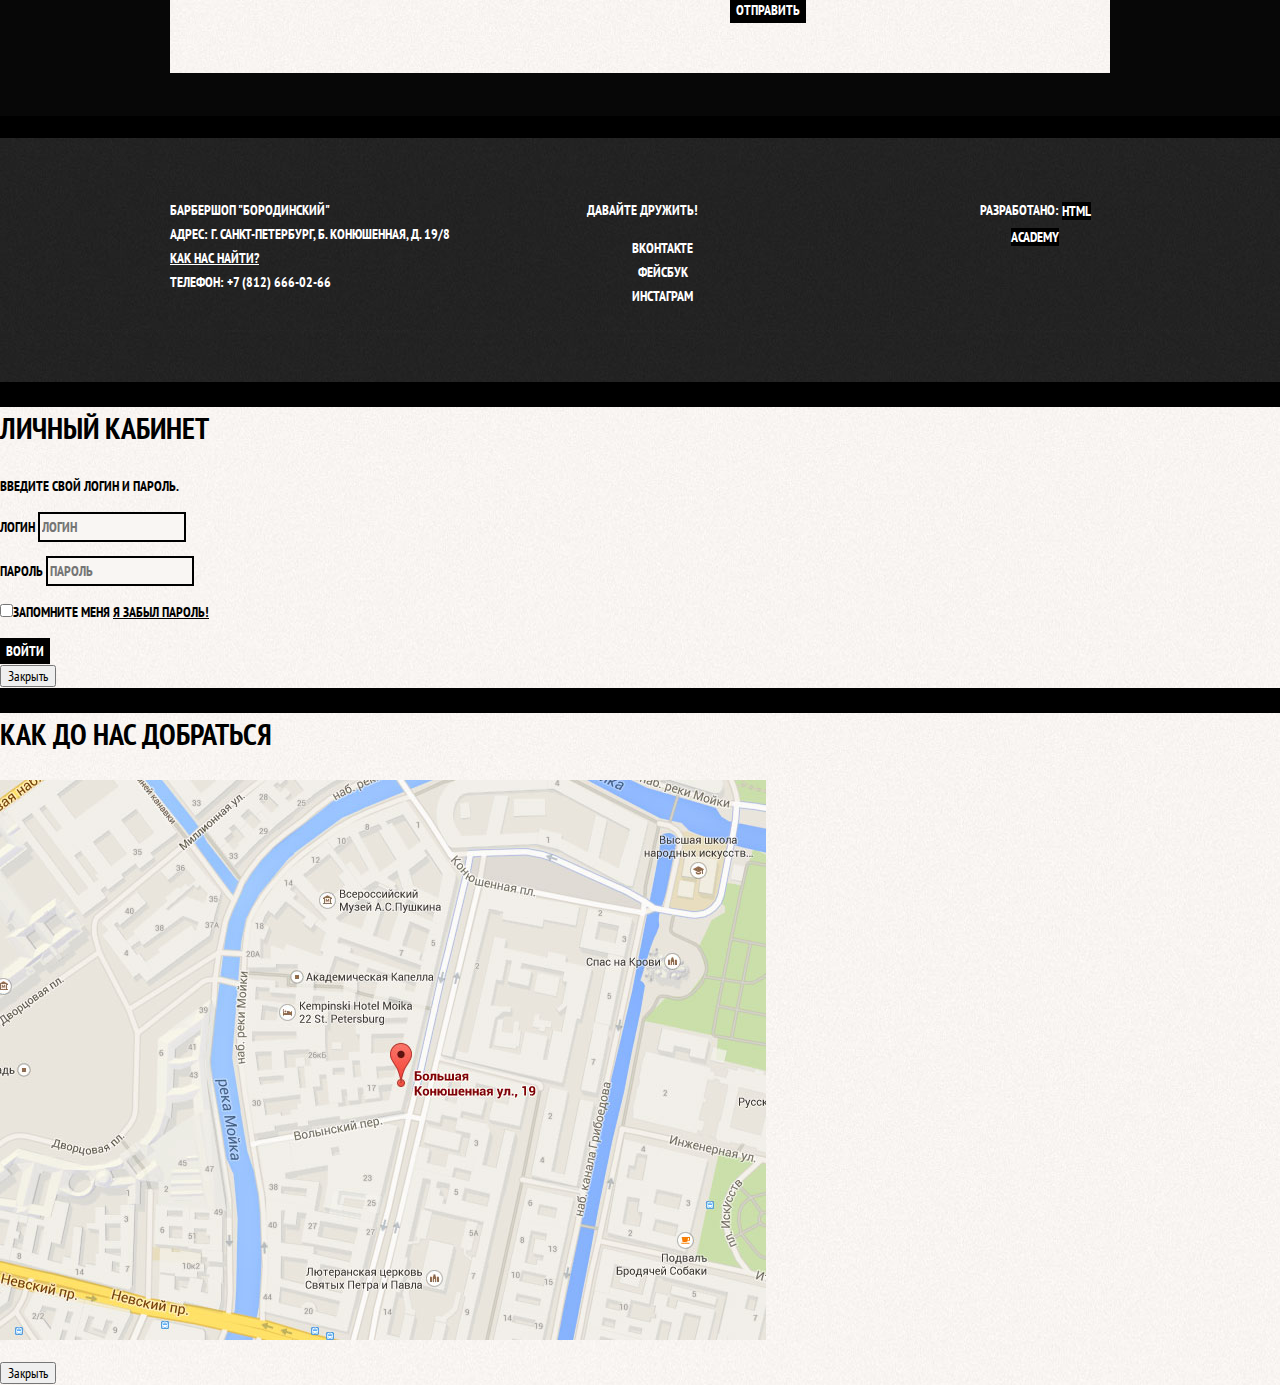
==== commit 6af5888b: "Update style.css" ====
--- a/index.html
+++ b/index.html
@@ -6,27 +6,24 @@
 		<link href="https://fonts.googleapis.com/css?family=PT+Sans+Narrow:400,700&amp;subset=latin,cyrillic" rel="stylesheet">
 		<link href="css/normalize.css" rel="stylesheet">
 		<link href="css/style.css" rel="stylesheet">
-		<link href="css/outline.css" rel="stylesheet">
 	</head>
 	<body>
 		<header class="main-header">
-			<nav class="main-menu">
+			<nav class="main-navigation">
 				<a class="main-header-logo">
 					<img src="img/index-logo.svg" width="370" height="153" alt="Логотип барбершопа «Бородинский»">
 				</a>
-				<div class="main-menu-wrapper">
+				<div class="main-navigation-wrapper">
 					<div class="container">
-						<ul class="site-menu">
+						<ul class="site-navigation">
 							<li><a href="info.html">Информация</a></li>
 							<li><a href="news.html">Новости</a></li>
 							<li><a href="price.html">Прайс-лист</a></li>
 							<li><a href="catalog.html">Магазин</a></li>
 							<li><a href="contacts.html">Контакты</a></li>
 						</ul>
-						<ul class="user-menu">
-							<li>
-								<a class="login-link" href="login.html">Вход</a>
-							</li>
+						<ul class="user-navigation">
+							<li><a class="login-link" href="login.html">Вход</a></li>
 						</ul>
 					</div>
 				</div>
@@ -40,17 +37,23 @@
 			<section class="features">
 				<h2 class="visually-hidden">Преимущества</h2>
 				<ul class="features-list">
-					<li class="features-item">
+					<li class="feature-item">
 						<h3>Быстро</h3>
-						<p>Мы делаем свою работу быстро! Два часа пролетят незаметно и вы - счастливый обладатель стильной стрижки-минутки!</p>
+						<p>Мы делаем свою работу быстро! Два часа
+							пролетят незаметно и вы - счастливый
+							обладатель стильной стрижки-минутки!</p>
 					</li>
-					<li class="features-item">
+					<li class="feature-item">
 						<h3>Круто</h3>
-						<p>Забудьте, как вы стриглись раньше. Мы сделаем из вас звезду футбола или кино! Во всяком случае внешне.</p>
+						<p>Забудьте, как вы стриглись раньше. Мы
+							сделаем из вас звезду футбола или кино! Во
+							всяком случае внешне.</p>
 					</li>
-					<li class="features-item">
+					<li class="feature-item">
 						<h3>Дорого</h3>
-						<p>Наши мастера - профессионалы своего дела и не могут стоить дешево. К тому же, разве цена не дает определенный статус?</p>
+						<p>Наши мастера - профессионалы своего дела и
+							не могут стоить дешево. К тому же, разве цена
+							не дает определенный статус?</p>
 					</li>
 				</ul>
 			</section>
--- a/css/style.css
+++ b/css/style.css
@@ -1,4 +1,3 @@
-
 body {
   margin: 0;
   padding: 0;
@@ -16,6 +15,10 @@
   background-repeat: no-repeat;
 }
 
+a {
+  text-decoration: none;
+}
+
 .inner-page {
   color: #000000;
 
@@ -29,16 +32,6 @@
   margin-bottom: 75px;
 }
 
-.inner-page .main-header {
-  margin-bottom: 50px;
-
-  background-color: #000000;
-}
-
-a {
-  text-decoration: none;
-}
-
 .button {
   font: inherit;
 
@@ -57,7 +50,7 @@
   background-color: #663d15;
 }
 
-.main-menu {
+.main-navigation {
   display: flex;
   flex-direction: column;
   align-items: center;
@@ -67,11 +60,6 @@
   color: #ffffff;
 
   background-color: transparent;
-}
-
-.inner-page .main-menu {
-  align-items: flex-start;
-  flex-direction: row;
 }
 
 .main-header-logo {
@@ -80,54 +68,43 @@
   height: 153px;
 }
 
-.inner-page .main-header-logo {
-  order: 0;
-
-  width: 111px;
-  height: 24px;
-  padding: 23px 20px;
-}
-
-.main-menu-wrapper {
+.main-navigation-wrapper {
   width: 100%;
   margin-bottom: 60px;
 
   background-color: #000000;
 }
 
-.main-menu-wrapper .container {
+.main-navigation-wrapper .container {
   display: flex;
   justify-content: space-between;
 }
 
-.site-menu,
-.user-menu {
+
+.site-navigation,
+.user-navigation {
   list-style: none;
   margin: 0;
   padding: 0;
 }
 
-.site-menu {
-  width: 620px;;
-}
-
-.user-menu {
-  width: 140px;
-}
-
-.inner-page .user-menu {
-  margin-left: auto;
-}
-
-.site-menu a,
-.user-menu a {
-  color: #ffffff;
-}
-
-.site-menu a:hover,
-.site-menu a:focus,
-.user-menu a:hover,
-.user-menu a:focus {
+.site-navigation {
+  width: 620px;
+}
+
+.user-navigation {
+  max-width: 140px;
+}
+
+.site-navigation a,
+.user-navigation a {
+  color: #ffffff;
+}
+
+.site-navigation a:hover,
+.site-navigation a:focus,
+.user-navigation a:hover,
+.user-navigation a:focus {
   background-color: #242424;
 }
 
@@ -150,12 +127,12 @@
   list-style: none;
 }
 
-.features-item {
+.feature-item {
   width: 300px;
   text-align: center;
 }
 
-.features-item h3 {
+.feature-item h3 {
   font-size: 30px;
   line-height: 42px;
 }
@@ -192,7 +169,7 @@
 }
 
 .gallery {
-  width: 380px;
+  width: 300px;
 }
 
 .gallery-content {
@@ -220,19 +197,11 @@
 }
 
 .page-title {
-  margin: 0;
-  margin-bottom: 15px;
-  padding: 0;
-
   font-size: 30px;
   line-height: 42px;
 }
 
 .breadcrumbs {
-  padding: 0;
-  margin: 0;
-  margin-bottom: 50px;
-
   list-style: none;
 }
 
@@ -249,15 +218,6 @@
   color: #aba9a7;
 }
 
-.catalog-columns {
-  display: flex;
-  justify-content: space-between;
-}
-
-.filters {
-  width: 180px;
-}
-
 .filter fieldset {
   border: none;
 }
@@ -283,32 +243,13 @@
   opacity: 0.5;
 }
 
-.catalog {
-  width: 700px;
-}
-
-
 .catalog-list {
-  display: flex;
-  flex-wrap: wrap;
-  padding: 0;
-  margin: 0;
-  margin-bottom: 25px;
-
   list-style: none;
 }
 
 .catalog-item {
-  width: 220px;
-  margin-bottom: 20px;
-  margin-right: 20px;
-
   background-color: #f8f8f8;
   box-shadow: 0 0 10px rgba(0, 0, 0, 0.1);
-}
-
-.catalog-item:nth-child(3n) {
-  margin-right: 0;
 }
 
 .catalog-item:hover {
@@ -327,6 +268,7 @@
 .catalog-category {
   text-transform: none;
 }
+
 .catalog-item-price b {
   font-size: 14px;
   line-height: 20px;
@@ -341,9 +283,6 @@
 }
 
 .pagination-list {
-  padding: 0;
-  margin: 0;
-
   list-style: none;
 }
 
@@ -377,10 +316,6 @@
   list-style: none;
 }
 
-.product-photos {
-  width: 460px;
-}
-
 .product-photo-preview li {
   box-shadow: 0 0 10px 2px rgba(0, 0, 0, 0.1);
 }
@@ -401,10 +336,6 @@
   background-color: #e5e5e5;
 }
 
-.product-info {
-  width: 390px;
-}
-
 .product-info h3 {
   font-size: 24px;
   line-height: 30px;
@@ -415,8 +346,8 @@
 }
 
 .main-footer {
+  margin-top: 65px;
   padding: 60px 0;
-  margin-top: 65px;
 
   color: #ffffff;
 
@@ -426,10 +357,6 @@
   background-repeat: repeat;
 }
 
-.inner-page .main-footer {
-  margin-top: 45px;
-}
-
 .main-footer .container {
   display: flex;
 }
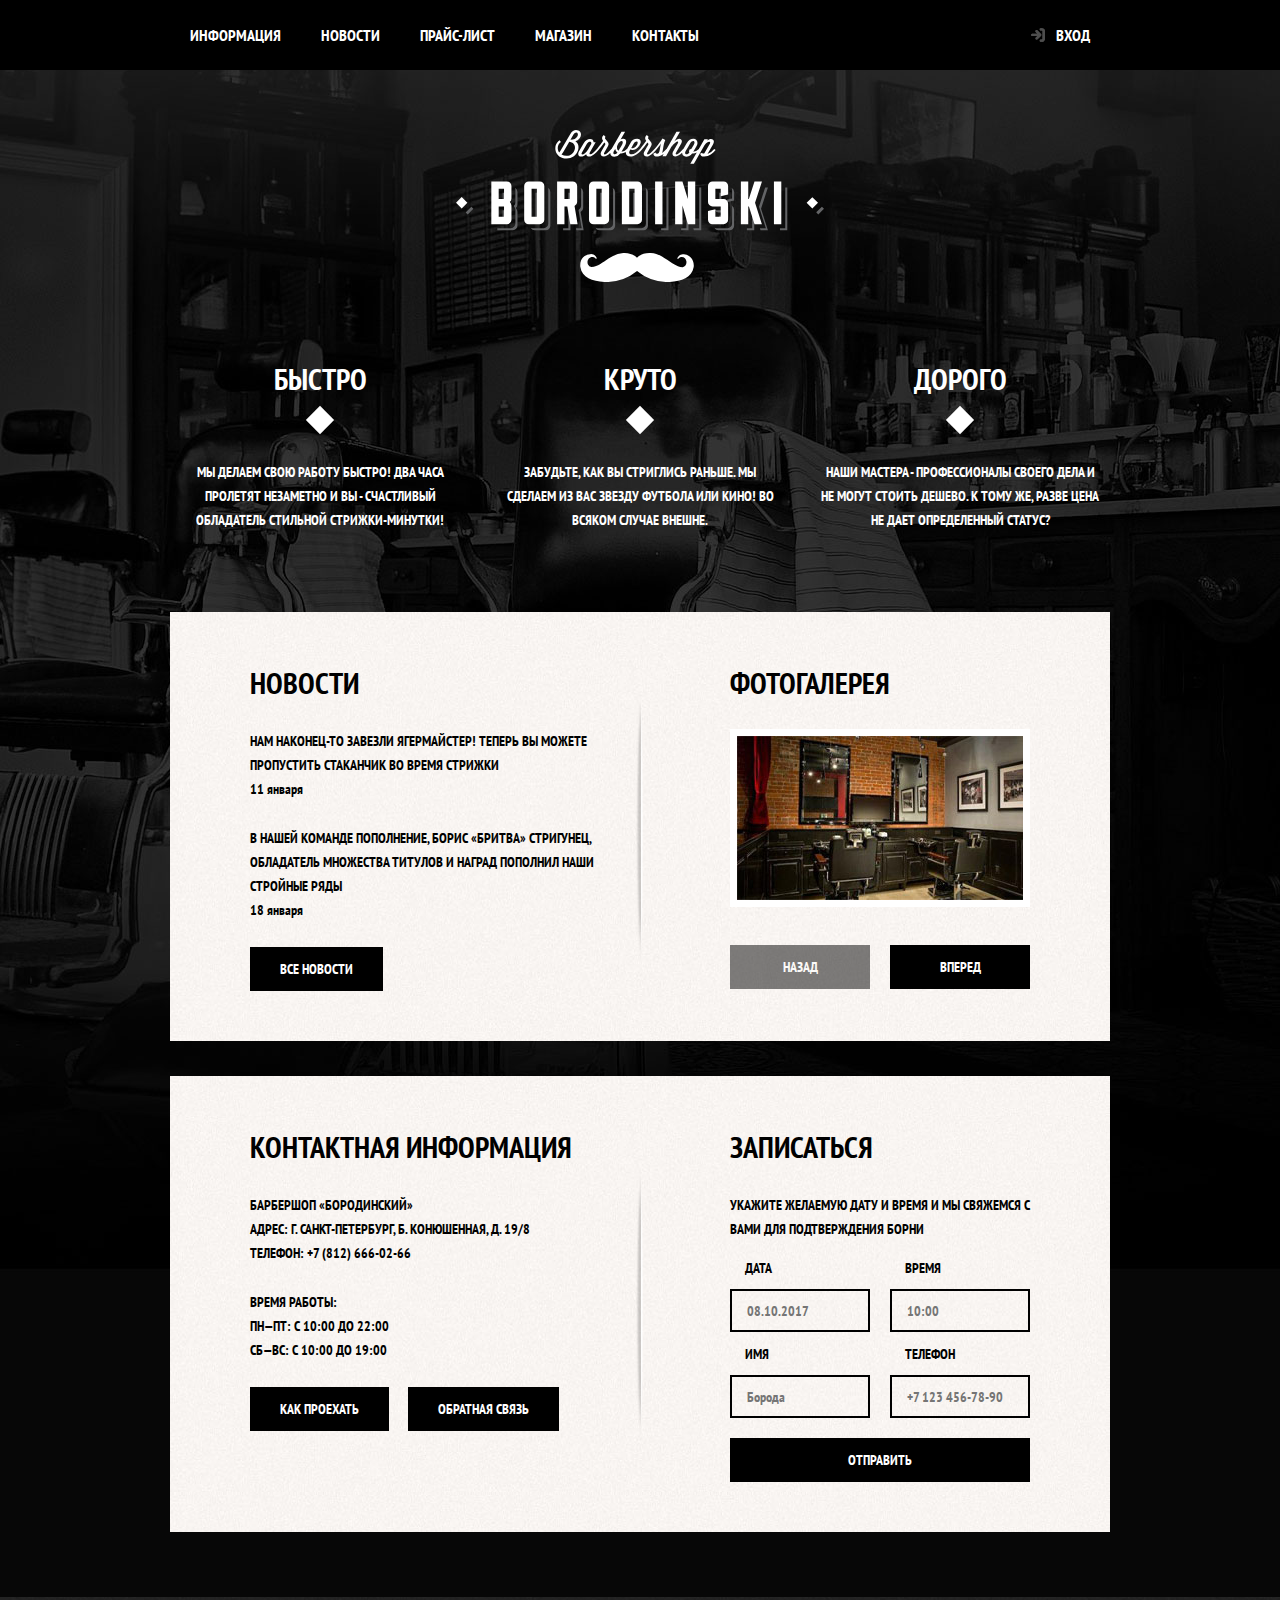
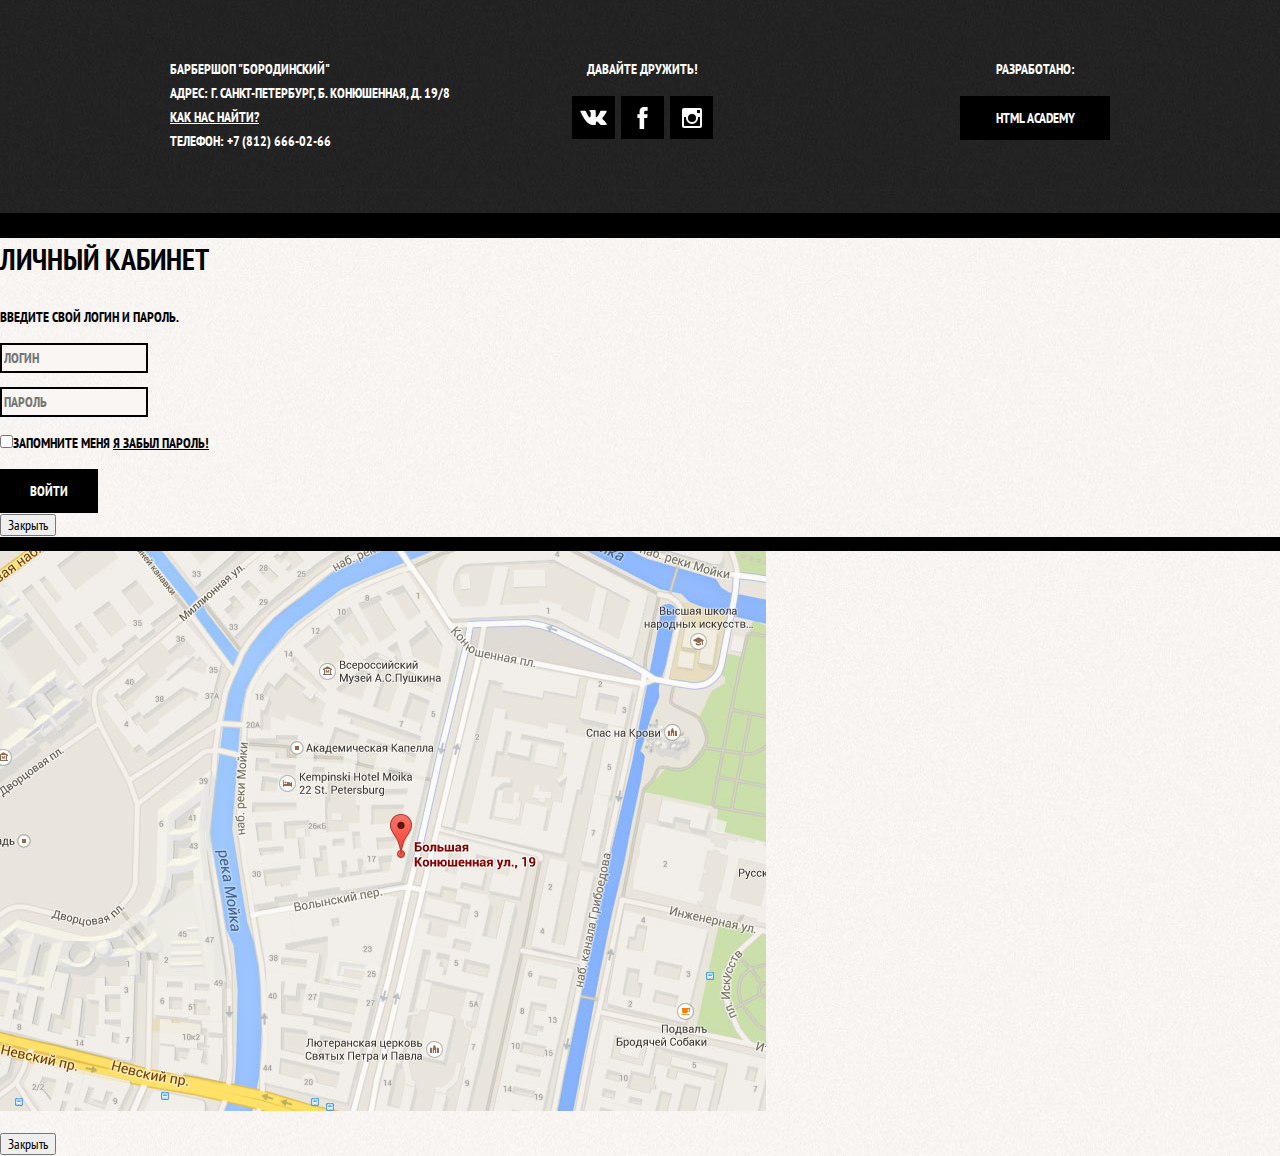
==== commit b4fa4897: "Update style.css" ====
--- a/index.html
+++ b/index.html
@@ -76,11 +76,13 @@
 
 				<section class="gallery">
 					<h2>Фотогалерея</h2>
-					<figure class="gallery-content">
-						<a href="#"><img src="img/studio.jpg" width="286" height="164" alt="Интерьер"></a>
-					</figure>
-					<button class="button gallery-button gallery-button-prev" type="button">Назад</button>
-					<button class="button gallery-button gallery-button-next" type="button">Вперед</button>
+					<div class="gallery-container">
+						<figure class="gallery-content">
+							<a href="#"><img src="img/studio.jpg" width="286" height="164" alt="Интерьер"></a>
+						</figure>
+						<button class="button gallery-button gallery-button-back" type="button" disabled>Назад</button>
+						<button class="button gallery-button gallery-button-next" type="button">Вперед</button>
+					</div>
 				</section>
 			</div>
 
@@ -138,9 +140,24 @@
 				<div class="footer-social">
 					<b>Давайте дружить!</b>
 					<ul>
-						<li><a class="social-button" href="#">Вконтакте</a></li>
-						<li><a class="social-button" href="#">Фейсбук</a></li>
-						<li><a class="social-button" href="#">Инстаграм</a></li>
+						<li><a class="social-button" href="#"><span class="visually-hidden">Вконтакте</span>
+							<svg xmlns="http://www.w3.org/2000/svg" width="27" height="15" viewBox="0 0 26.14 14.91">
+	          		<path d="M26 13.47l-.09-.17a13.55 13.55 0 0 0-2.6-3q-.87-.83-1.1-1.12A1 1 0 0 1 22 8a10.27 10.27 0 0 1 1.22-1.78l.88-1.16q2.35-3.13 2-4L26 .94a.8.8 0 0 0-.4-.22 2.14 2.14 0 0 0-.87 0h-3.92a.51.51 0 0 0-.27 0h-.3a.6.6 0 0 0-.15.14.93.93 0 0 0-.14.24 22.22 22.22 0 0 1-1.46 3.06q-.5.84-.93 1.46a7 7 0 0 1-.71.91 4.94 4.94 0 0 1-.52.47q-.23.18-.35.15l-.23-.05a.9.9 0 0 1-.31-.33 1.49 1.49 0 0 1-.16-.53v-.55-.65-.57-1.12-1-.75a3.14 3.14 0 0 0 0-.62 2.12 2.12 0 0 0-.14-.44.73.73 0 0 0-.28-.33 1.57 1.57 0 0 0-.46-.18A9 9 0 0 0 12.57 0a8.93 8.93 0 0 0-3.25.33 1.83 1.83 0 0 0-.52.41q-.25.3-.07.33a1.67 1.67 0 0 1 1.16.59l.08.16a2.6 2.6 0 0 1 .19.63 6.32 6.32 0 0 1 .12 1 10.59 10.59 0 0 1 0 1.7q-.07.71-.13 1.1a2.21 2.21 0 0 1-.18.64 2.69 2.69 0 0 1-.16.3l-.07.07a1 1 0 0 1-.37.07.86.86 0 0 1-.46-.19 3.27 3.27 0 0 1-.56-.52 7 7 0 0 1-.66-.93q-.37-.6-.76-1.42l-.22-.39q-.2-.38-.56-1.11t-.62-1.43A.9.9 0 0 0 5.2.9h-.07a.93.93 0 0 0-.22-.16A1.44 1.44 0 0 0 4.6.65L.87.68A1 1 0 0 0 .1.94L0 1a.44.44 0 0 0 0 .22 1.08 1.08 0 0 0 .08.37Q.9 3.53 1.86 5.31t1.66 2.87Q4.23 9.27 5 10.24t1 1.24l.37.41.34.33a8.06 8.06 0 0 0 1 .78 16.34 16.34 0 0 0 1.4.9 7.6 7.6 0 0 0 1.79.72 6.19 6.19 0 0 0 2 .22h1.57a1.08 1.08 0 0 0 .72-.3l.05-.07a.9.9 0 0 0 .1-.25 1.38 1.38 0 0 0 0-.37 4.48 4.48 0 0 1 .09-1.05 2.77 2.77 0 0 1 .23-.71 1.74 1.74 0 0 1 .29-.4 1.19 1.19 0 0 1 .23-.2h.11a.86.86 0 0 1 .77.21 4.52 4.52 0 0 1 .83.79q.39.47.93 1.05a6.41 6.41 0 0 0 1 .87l.27.16a3.31 3.31 0 0 0 .71.3 1.53 1.53 0 0 0 .76.07l3.48-.05a1.58 1.58 0 0 0 .8-.17.68.68 0 0 0 .34-.37 1.06 1.06 0 0 0 0-.46 1.71 1.71 0 0 0-.1-.36z" fill="#fff">
+          			</path>
+        			</svg>
+						</a></li>
+						<li><a class="social-button" href="#"><span class="visually-hidden">Фейсбук</span>
+							<svg xmlns="http://www.w3.org/2000/svg" width="19" height="22" viewBox="0 0 10.15 21.74">
+          			<path d="M3.34 1.12A4.77 4.77 0 0 1 6.53 0h3.61v3.81H7.81a1.07 1.07 0 0 0-1.09.83v2.55h3.42c-.08 1.23-.24 2.45-.41 3.67h-3v10.87H2.21V10.86H0V7.21h2.19V3.66a3.83 3.83 0 0 1 1.15-2.54z" fill="#fff">
+          			</path>
+        			</svg>
+						</a></li>
+						<li><a class="social-button" href="#"><span class="visually-hidden">Инстаграм</span>
+							<svg xmlns="http://www.w3.org/2000/svg" width="20" height="20" viewBox="0 0 20 20">
+          			<path d="M18 0H2a2 2 0 0 0-2 2v16a2 2 0 0 0 2 2h16a2 2 0 0 0 2-2V2a2 2 0 0 0-2-2zm-8 6a4 4 0 1 1-4 4 4 4 0 0 1 4-4zM2.5 18a.47.47 0 0 1-.5-.5V9h2.1a3.4 3.4 0 0 0-.1 1 6 6 0 1 0 12 0 3.4 3.4 0 0 0-.1-1H18v8.5a.47.47 0 0 1-.5.5zM18 4.5a.47.47 0 0 1-.5.5h-2a.47.47 0 0 1-.5-.5v-2a.47.47 0 0 1 .5-.5h2a.47.47 0 0 1 .5.5z" fill="#fff">
+          			</path>
+        			</svg>
+						</a></li>
 					</ul>
 				</div>
 				<p class="footer-copyright">
--- a/css/style.css
+++ b/css/style.css
@@ -19,6 +19,29 @@
   text-decoration: none;
 }
 
+img {
+  max-width: 100%;
+  height: auto;
+}
+
+.visually-hidden:not(:focus):not(:active),
+input[type="checkbox"].visually-hidden,
+input[type="radio"].visually-hidden {
+  position: absolute;
+
+  width: 1px;
+  height: 1px;
+  margin: -1px;
+  border: 0;
+  padding: 0;
+
+  white-space: nowrap;
+
+  clip-path: inset(100%);
+  clip: rect(0 0 0 0);
+  overflow: hidden;
+}
+
 .inner-page {
   color: #000000;
 
@@ -33,8 +56,11 @@
 }
 
 .button {
+  display: inline-block;
+  margin-right: 16px;
+  padding: 10px 30px;
+
   font: inherit;
-
   text-align: center;
   color: #ffffff;
   vertical-align: middle;
@@ -50,6 +76,13 @@
   background-color: #663d15;
 }
 
+.button.disabled,
+.button:disabled {
+  cursor: default;
+  opacity: 0.5;
+  background-color: #000000;
+}
+
 .main-navigation {
   display: flex;
   flex-direction: column;
@@ -89,15 +122,22 @@
 }
 
 .site-navigation {
+  display: flex;
+  flex-wrap: wrap;
   width: 620px;
 }
 
 .user-navigation {
+  display: flex;
   max-width: 140px;
 }
 
 .site-navigation a,
 .user-navigation a {
+  display: block;
+  padding: 25px 20px;
+
+  vertical-align: middle;
   color: #ffffff;
 }
 
@@ -108,6 +148,35 @@
   background-color: #242424;
 }
 
+.user-navigation .login-link {
+  position: relative;
+  padding-left: 50px;
+}
+
+.login-link::before {
+  content: "";
+
+  position: absolute;
+  top: 27px;
+  left: 24px;
+
+  width: 16px;
+  height: 18px;
+
+  background-image: url("../img/login.svg");
+  background-repeat: no-repeat;
+  background-position: 0 0;
+
+  opacity: 0.3;
+}
+
+.login-link:hover::before,
+.login-link:focus::before,
+.login-link:active::before {
+  opacity: 1;
+}
+
+
 .container {
   width: 940px;
   margin: 0 auto;
@@ -129,12 +198,38 @@
 
 .feature-item {
   width: 300px;
+
   text-align: center;
 }
 
 .feature-item h3 {
+  position: relative;
+
+  margin: 0;
+  margin-bottom: 60px;
+
   font-size: 30px;
   line-height: 42px;
+}
+
+.feature-item h3::after {
+  content: "";
+
+  position: absolute;
+  bottom: -30px;
+  left: 50%;
+
+  width: 20px;
+  height: 20px;
+  margin-left: -10px;
+
+  background-color: #ffffff;
+
+  transform: rotate(45deg);
+}
+
+.feature-item p {
+  margin: 0 10px;
 }
 
 .index-columns {
@@ -146,12 +241,17 @@
   color: #000000;
 
   background-color: #f8f5f2;
-  background-image: url("../img/pattern-light.jpg");
-  background-position: 0 0;
-  background-repeat: repeat;
+  background-image:
+    url("../img/line.png"),
+    url("../img/pattern-light.jpg");
+  background-position: center, 0 0;
+  background-repeat: no-repeat, repeat;
 }
 
 .index-columns h2 {
+  margin: 0;
+  margin-bottom: 25px;
+
   font-size: 30px;
   line-height: 42px;
 }
@@ -161,7 +261,19 @@
 }
 
 .news-list {
-  list-style: none;
+  margin: 0;
+  margin-bottom: 25px;
+  padding: 0;
+
+  list-style: none;
+}
+
+.news-item {
+  margin-bottom: 25px;
+}
+
+.news-item p {
+  margin: 0;
 }
 
 .news-item time {
@@ -172,20 +284,86 @@
   width: 300px;
 }
 
+.gallery-container {
+  position: relative;
+
+  height: 260px;
+}
+
 .gallery-content {
+  height: 164px;
+  margin: 0;
+
   background-color: #cccccc;
   border: 7px solid #ffffff;
 }
 
+.gallery-content img {
+  width: 286px;
+  height: 164px;
+}
+
+.gallery-button {
+  box-sizing: border-box;
+  position: absolute;
+  bottom: 0;
+
+  width: 140px;
+  margin: 0;
+}
+
+.gallery-button-back {
+  left: 0;
+}
+
+.gallery-button-next {
+  right: 0;
+}
+
 .contacts {
   width: 380px;
 }
 
+.contacts p {
+  margin: 0;
+  margin-bottom: 25px;
+}
+
 .appointment {
   width: 300px;
 }
 
+.appointment-info {
+  margin: 0;
+  margin-bottom: 15px;
+}
+
+.appointment-form {
+  display: flex;
+  flex-wrap: wrap;
+  justify-content: space-between;
+}
+
+.appointment-item {
+  width: 140px;
+  margin: 0;
+  margin-bottom: 10px;
+}
+
+.appointment-item label {
+  display: block;
+  margin-bottom: 9px;
+  margin-left: 15px;
+}
+
 .appointment-item input {
+  box-sizing: border-box;
+  width: 140px;
+  padding-top: 8px;
+  padding-left: 15px;
+  padding-right: 15px;
+  padding-bottom: 7px;
+
   font: inherit;
 
   background-color: transparent;
@@ -194,6 +372,13 @@
 
 .appointment-item input:focus {
   border-color: #663d15;
+}
+
+.appointment .button {
+  display: block;
+  width: 100%;
+  margin-top: 10px;
+  margin-right: 0;
 }
 
 .page-title {
@@ -384,11 +569,39 @@
 }
 
 .footer-social ul {
-  list-style: none;
+  display: flex;
+  flex-wrap: wrap;
+  justify-content: space-between;
+  width: 141px;
+  margin: 0 auto;
+  padding: 0;
+
+  list-style: none;
+}
+
+.footer-social b {
+  display: block;
+  margin-bottom: 15px;
 }
 
 .social-button {
-  color: #ffffff;
+  display: flex;
+  align-items: center;
+  justify-content: center;
+  width: 43px;
+  height: 43px;
+
+  background-color: #000000;
+}
+
+.social-button:hover,
+.social-button:focus {
+  background-color: #ffffff;
+}
+
+.social-button:hover path,
+.social-button:focus path {
+  fill: #000000;
 }
 
 .footer-copyright {
@@ -396,6 +609,16 @@
   margin: 0;
   margin-left: auto;
   text-align: center;
+}
+
+.footer-copyright .button {
+  display: block;
+  margin-right: 0;
+}
+
+.footer-copyright b {
+  display: block;
+  margin-bottom: 15px;
 }
 
 .footer-copyright .button:hover,
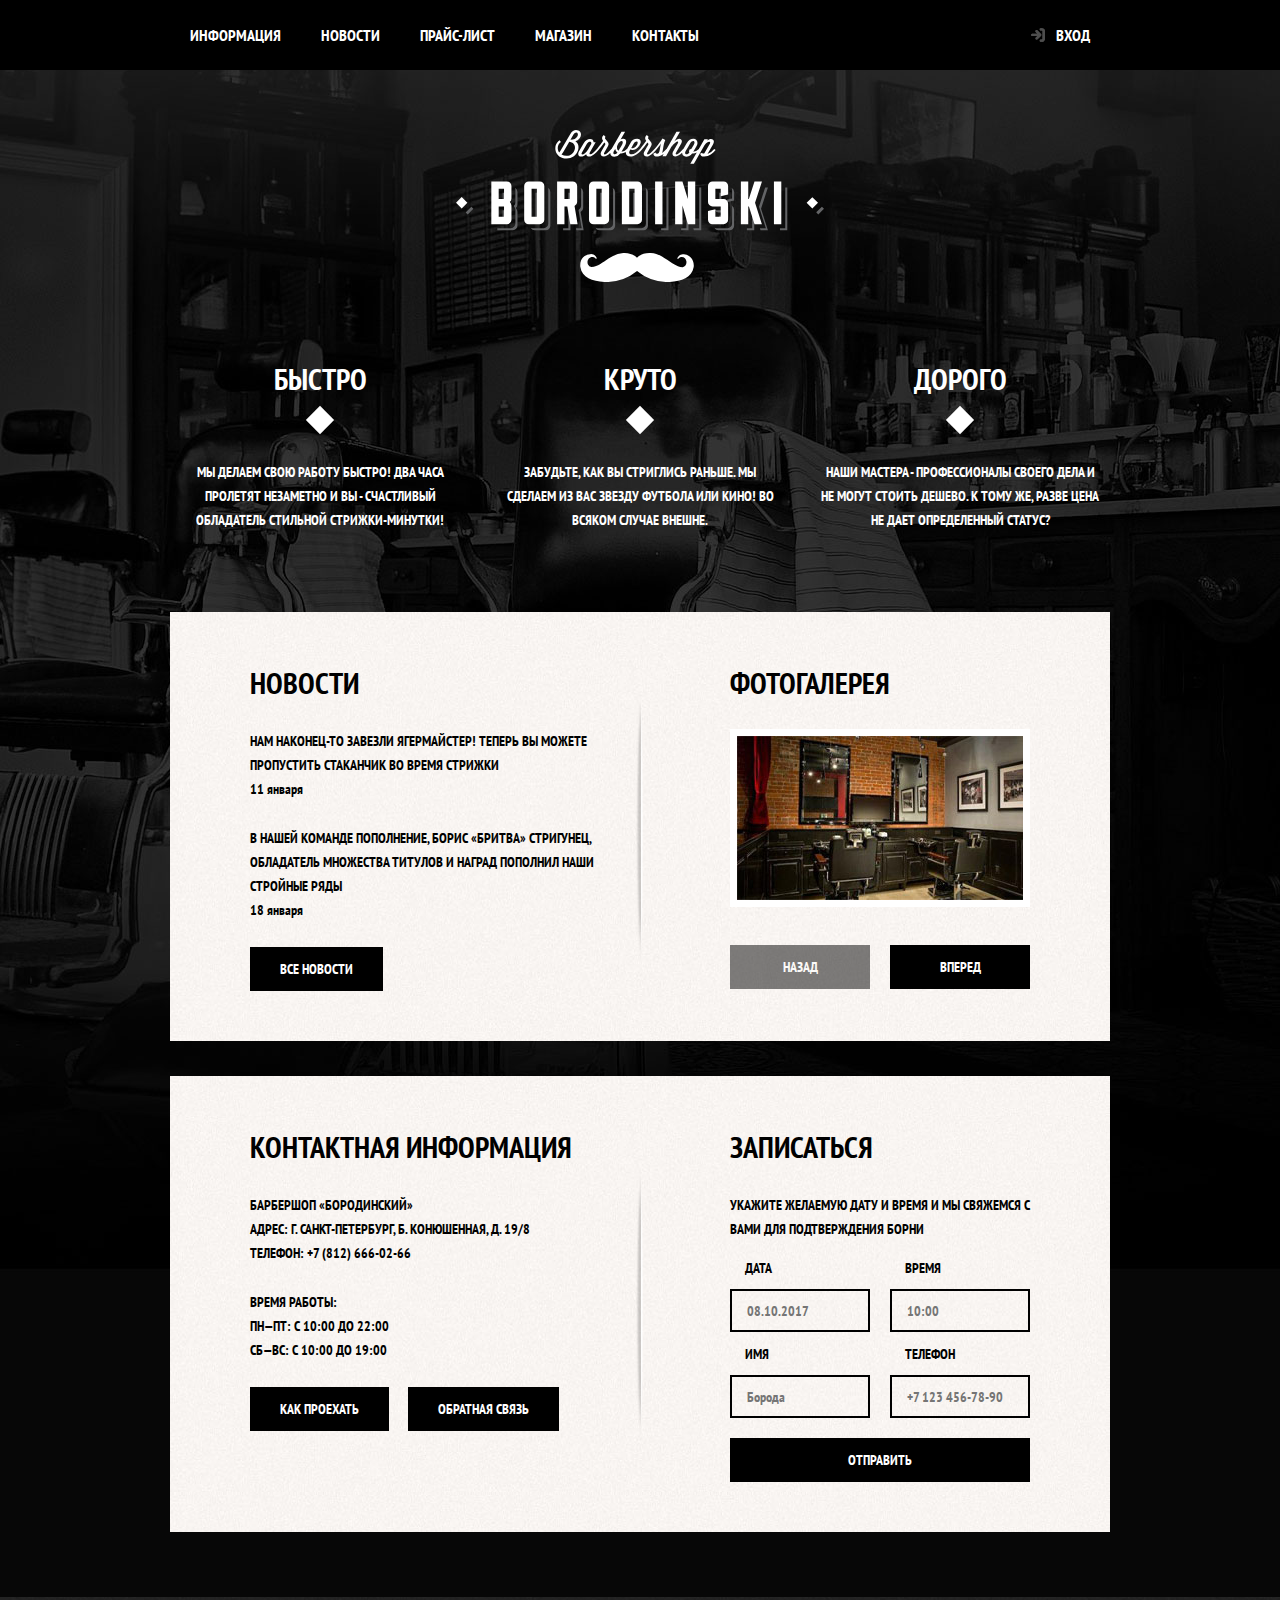
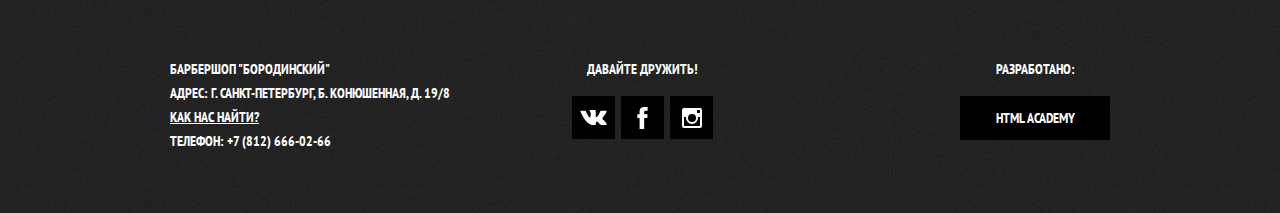
==== commit fac9e0b1: "Update style.css" ====
--- a/index.html
+++ b/index.html
@@ -169,7 +169,7 @@
 
 		<section class="modal modal-login">
 			<h2>Личный кабинет</h2>
-			<p>Введите свой логин и пароль.</p>
+			<p class="modal-description"> Введите свой логин и пароль.</p>
 			<form class="login-form" action="https://echo.htmlacademy.ru" method="post">
 				<p>
 					<label class="visually-hidden" for="user-login">Логин</label>
@@ -179,14 +179,16 @@
 					<label class="visually-hidden" for="user-password">Пароль</label>
 					<input class="login-icon-password" id="user-password" type="password" name="password" placeholder="Пароль">
 				</p>
-				<p class="login-password-info">
-					<label >
-						<input type="checkbox" name="remember">Запомните меня
+				<p class="login-help">
+					<label class="login-checkbox">
+						<input type="checkbox" name="remember" class="visually-hidden">
+						<span class="checkbox-indicator"></span>
+						Запомните меня
 					</label>
 					<a class="restore" href="#">Я забыл пароль!</a>
 				</p>
-					<button class="button" type="submit">Войти</button>
-				</form>
+				<button class="button" type="submit">Войти</button>
+			</form>
 			<button class="modal-close" type="button">Закрыть</button>
 		</section>
 
--- a/css/style.css
+++ b/css/style.css
@@ -55,6 +55,12 @@
   margin-bottom: 75px;
 }
 
+.inner-page .main-header {
+  margin-bottom: 50px;
+
+  background-color: #000000;
+}
+
 .button {
   display: inline-block;
   margin-right: 16px;
@@ -95,12 +101,26 @@
   background-color: transparent;
 }
 
+.inner-page .main-navigation {
+  display: flex;
+  align-items: flex-start;
+  flex-direction: row;
+}
+
 .main-header-logo {
   order: 2;
   width: 368px;
   height: 153px;
 }
 
+.inner-page .main-header-logo {
+  order: 0;
+
+  width: 111px;
+  height: 24px;
+  padding: 23px 20px;
+}
+
 .main-navigation-wrapper {
   width: 100%;
   margin-bottom: 60px;
@@ -130,6 +150,10 @@
 .user-navigation {
   display: flex;
   max-width: 140px;
+}
+
+.inner-page .user-navigation {
+  margin-left: auto;
 }
 
 .site-navigation a,
@@ -387,7 +411,39 @@
 }
 
 .breadcrumbs {
+  display: flex;
+  justify-content: flex-start;
+  flex-wrap: wrap;
+  padding: 0;
+  margin: 0;
+  margin-bottom: 50px;
+
   list-style: none;
+}
+
+.breadcrumbs li {
+  position: relative;
+
+  margin-right: 42px;
+}
+
+.breadcrumbs li:last-child {
+  margin-right: 0;
+}
+
+
+.breadcrumbs li::after {
+  content: "";
+
+  position: absolute;
+  top: 7px;
+  right: -25px;
+
+  width: 8px;
+  height: 8px;
+
+  background-color: #000000;
+  transform: rotate(45deg);
 }
 
 .breadcrumbs a {
@@ -403,18 +459,58 @@
   color: #aba9a7;
 }
 
+.breadcrumbs-current::after {
+  display: none;
+}
+
+.catalog-columns {
+  display: flex;
+  justify-content: space-between;
+}
+
+.filters {
+  width: 180px;
+}
+
 .filter fieldset {
+  padding: 0;
+  margin: 0;
+  margin-bottom: 30px;
+
   border: none;
 }
 
+.filter fieldset:first-child {
+  margin-bottom: 35px;
+}
+
 .filter legend {
+  margin-bottom: 26px;
+
   font-size: 24px;
   line-height: 30px;
 }
 
 .filter ul {
+  padding: 0;
+  margin: 0;
+
   list-style: none;
   line-height: 18px;
+}
+
+.filter-option {
+  margin-bottom: 19px;
+  padding-left: 45px;
+}
+
+.filter-option label {
+  position: relative;
+
+  display: block;
+
+  cursor: pointer;
+  user-select: none;
 }
 
 .filter-input:hover + label,
@@ -422,39 +518,138 @@
   color: #663d15;
 }
 
+.filter-input-checkbox + label::before {
+  content: "";
+  position: absolute;
+  left: -42px;
+  top: 0;
+
+  width: 16px;
+  height: 16px;
+
+  border: 2px solid #000000;
+}
+
+.filter-input-checkbox:checked + label::after {
+  content: "";
+
+  position: absolute;
+  top: 4px;
+  left: -38px;
+
+  width: 12px;
+  height: 12px;
+
+  background-image: url("../img/cross.svg");
+  background-repeat: no-repeat;
+  background-position: 0 0;
+}
+
+.filter-input-radio + label::before {
+  content: "";
+
+  position: absolute;
+  left: -42px;
+  top: -1px;
+
+  width: 16px;
+  height: 16px;
+
+  border: 2px solid #000000;
+  border-radius: 50%;
+}
+
+.filter-input-radio:checked + label::after {
+  content: "";
+
+  position: absolute;
+  top: 5px;
+  left: -36px;
+
+  width: 8px;
+  height: 8px;
+
+  background-color: #000000;
+  border-radius: 50%;
+}
+
 .filter-input:disabled + label {
   color: #000000;
 
   opacity: 0.5;
 }
 
+.catalog {
+  width: 700px;
+}
+
 .catalog-list {
+  display: flex;
+  flex-wrap: wrap;
+  padding: 0;
+  margin: 0;
+  margin-bottom: 25px;
+
   list-style: none;
 }
 
 .catalog-item {
+  width: 220px;
+  margin-bottom: 20px;
+  margin-right: 20px;
+
   background-color: #f8f8f8;
   box-shadow: 0 0 10px rgba(0, 0, 0, 0.1);
 }
 
+.catalog-item:nth-child(3n) {
+  margin-right: 0;
+}
+
 .catalog-item:hover {
   box-shadow: 0 0 10px rgba(0, 0, 0, 0.2);
 }
 
 .catalog-item a {
+  display: flex;
+  flex-direction: column;
+
   color: #000000;
 }
 
 .catalog-item h3 {
+  order: 1;
+  margin-top: 17px;
+  margin-bottom: 12px;
+  margin-left: 16px;
+  margin-right: 15px;
+
   font-size: 14px;
   line-height: 18px;
 }
 
 .catalog-category {
+  display: block;
+
   text-transform: none;
 }
 
+.catalog-item-image {
+  width: 220px;
+  height: 165px;
+  margin: 0;
+}
+
+.catalog-item-price {
+  display: flex;
+  margin: 15px;
+  margin-top: 0;
+}
+
 .catalog-item-price b {
+  width: 112px;
+  padding: 13px 25px 11px;
+
   font-size: 14px;
   line-height: 20px;
   text-align: center;
@@ -463,15 +658,36 @@
 }
 
 .catalog-item-price .button {
+  width: 50px;
+  padding: 13px 18px 11px;
+  margin-right: 0;
+
   line-height: 20px;
   color: #ffffff;
 }
 
 .pagination-list {
+  display: flex;
+  flex-wrap: wrap;
+
+  padding: 0;
+  margin: 0;
+
   list-style: none;
 }
 
+.pagination-item {
+  margin-right: 5px;
+}
+
+.pagination-item:last-child {
+  margin-right: 0;
+}
+
 .pagination-item a {
+  display: block;
+  padding: 10px 19px;
+
   color: #ffffff;
 
   background-color: #000000;
@@ -498,15 +714,47 @@
 }
 
 .product-photo-preview {
+  display: flex;
+  padding: 0;
+  margin: 0;
+
   list-style: none;
 }
 
+.product-photos {
+  width: 460px;
+}
+
 .product-photo-preview li {
+  width: 140px;
+  height: 149px;
+  margin-right: 20px;
+
   box-shadow: 0 0 10px 2px rgba(0, 0, 0, 0.1);
 }
 
+.product-photo-preview li:nth-child(3n) {
+  margin-right: 0;
+}
+
 .product-photo-full {
+  width: 460px;
+  height: 498px;
+  margin: 0;
+  margin-bottom: 20px;
+
   box-shadow: 0 0 10px 2px rgba(0, 0, 0, 0.1);
+}
+
+.product-description {
+  display: flex;
+  justify-content: space-between;
+  padding-right: 10px;
+  margin-bottom: 29px;
+}
+
+.product-description p {
+  width: 200px;
 }
 
 .product-article {
@@ -515,19 +763,222 @@
 }
 
 .product-price b {
+  width: 112px;
+  padding-top: 13px;
+  padding-left: 36px;
+  padding-right: 36px;
+  padding-bottom: 11px;
+
   line-height: 20px;
   text-align: center;
 
   background-color: #e5e5e5;
+
+  box-sizing: border-box;
+}
+
+.product-price .button {
+  padding-left: 17px;
+  padding-right: 17px;
+}
+
+.product-info {
+  width: 390px;
+  padding-top: 23px;
+}
+
+.product-info p {
+  margin: 0;
 }
 
 .product-info h3 {
+  margin: 0;
+  margin-bottom: 27px;
+
   font-size: 24px;
   line-height: 30px;
 }
 
+.product-info .product-text {
+  margin-bottom: 35px;
+}
+
+.product-info .product-price {
+  display: flex;
+  margin-bottom: 63px;
+}
+
 .product-info ul {
+  margin: 0;
+  padding: 0;
+
   list-style: none;
+}
+
+.product-info li {
+  position: relative;
+
+  padding-left: 23px;
+}
+
+.product-info li::before {
+  content: "";
+
+  position: absolute;
+  top: 7px;
+  left: 2px;
+
+  width: 8px;
+  height: 8px;
+
+  background-color: #000000;
+
+  transform: rotate(45deg);
+}
+
+.inner-content {
+  margin-bottom: 75px;
+}
+
+.inner-content h2 {
+  margin-top: 60px;
+  margin-bottom: 30px;
+
+  font-size: 24px;
+  line-height: 30px;
+}
+
+.inner-content h3 {
+  margin-top: 60px;
+  margin-bottom: 30px;
+
+  font-size: 20px;
+  line-height: 24px;
+}
+
+.inner-content h2 + h3 {
+  margin-top: 30px;
+}
+
+.inner-content p {
+  margin: 14px 0;
+}
+
+.inner-content table {
+  border-collapse: collapse;
+}
+
+.inner-content td {
+  padding: 10px 15px;
+
+  border: 2px solid #000000;
+}
+
+.inner-content .big-heading {
+  display: flex;
+  align-items: center;
+
+  margin-top: 55px;
+  margin-bottom: 65px;
+
+  font-size: 48px;
+  line-height: 48px;
+  text-align: center;
+}
+
+.big-heading::before,
+.big-heading::after {
+  content: "";
+
+  flex-grow: 1;
+  flex-shrink: 0;
+
+  width: 50px;
+  height: 2px;
+
+  background: #000000;
+}
+
+.big-heading::before {
+  margin-right: 25px;
+}
+
+.big-heading::after {
+  margin-left: 25px;
+}
+
+.custom-list-1 {
+  margin: 14px 0;
+  padding: 0;
+
+  list-style: none;
+}
+
+.custom-list-1 li {
+  position: relative;
+
+  margin-bottom: 15px;
+  padding-left: 20px;
+}
+
+.custom-list-1 li::before {
+  content: "";
+
+  position: absolute;
+  top: 8px;
+  left: 0;
+
+  width: 8px;
+  height: 8px;
+
+  background-color: #000000;
+  transform: rotate(45deg);
+}
+
+.custom-table-1 {
+  width: 100%;
+}
+
+.custom-table-1 td {
+  width: 50%;
+}
+
+.custom-table-1 td:last-child {
+  text-align: center;
+}
+
+.inner-columns {
+  display: flex;
+  justify-content: space-between;
+  flex-wrap: wrap;
+
+  margin: 60px 0;
+}
+
+.inner-column-left,
+.inner-column-right {
+  width: 460px;
+}
+
+.inner-column-left *:first-child,
+.inner-column-right *:first-child {
+  margin-top: 0;
+}
+
+.inner-column-left *:last-child,
+.inner-column-right *:last-child {
+  margin-bottom: 0;
+}
+
+.inner-columns > h2:first-child {
+  width: 460px;
+  margin-top: 0;
+  margin-right: 460px;
+  margin-right: calc(100% - 460px);
+}
+
+.short-text {
+  padding-right: 80px;
 }
 
 .main-footer {
@@ -542,6 +993,17 @@
   background-repeat: repeat;
 }
 
+.inner-page .main-footer {
+  margin-top: 45px;
+
+  background-image:
+    linear-gradient(to bottom, black, transparent),
+    url("img/pattern-dark.jpg");
+  background-size: 10px 40px, auto;
+  background-position: 0 0;
+  background-repeat: repeat-x, repeat;
+}
+
 .main-footer .container {
   display: flex;
 }
@@ -629,21 +1091,91 @@
 }
 
 .modal {
+  position: fixed;
+
   color: #000000;
 
   background-color: #f8f3f0;
   background-image: url("../img/pattern-light.jpg");
   background-position: 0 0;
   background-repeat: repeat;
+  box-shadow: 0 30px 50px rgba(0, 0, 0, 0.7);
+}
+
+.modal-login {
+  top: 120px;
+  left: 50%;
+
+  display: none;
+
+  width: 300px;
+  margin-left: -230px;
+  padding: 50px 80px;
+}
+
+.modal-close {
+  position: absolute;
+  top: 0;
+  right: -34px;
+
+  width: 22px;
+  height: 22px;
+
+  font-size: 0;
+
+  background-color: transparent;
+  border: 0;
+
+  cursor: pointer;
+}
+
+.modal-close::before,
+.modal-close::after {
+  content: "";
+
+  position: absolute;
+  top: 10px;
+  left: 2px;
+
+  width: 19px;
+  height: 3px;
+
+  background-color: #d0d0d0;
+}
+
+.modal-close::before {
+  transform: rotate(45deg);
+}
+
+.modal-close::after {
+  transform: rotate(-45deg);
 }
 
 .modal h2 {
+  margin: 0;
+  margin-bottom: 20px;
+
   font-size: 30px;
   line-height: 42px;
 }
 
+.modal-description {
+  margin: 0;
+  margin-bottom: 10px;
+}
+
+.login-form p {
+  margin: 0;
+  margin-bottom: 10px;
+}
+
 .login-form input[type="text"],
 .login-form input[type="password"] {
+  box-sizing: border-box;
+  width: 300px;
+  padding: 10px 15px;
+  padding-right: 40px;
+
   font: inherit;
   color: #000000;
   text-transform: uppercase;
@@ -656,11 +1188,77 @@
   border-color: #663d15;
 }
 
+.login-form .login-help {
+  display: flex;
+  flex-wrap: wrap;
+  justify-content: space-between;
+  margin: 15px 0;
+}
+
+.login-icon-user {
+  background-image: url("../img/user.svg");
+  background-position: 270px center;
+  background-repeat: no-repeat;
+}
+
+.login-icon-password {
+  background-image: url("../img/lock.svg");
+  background-position: 270px center;
+  background-repeat: no-repeat;
+}
+
+.login-checkbox {
+  position: relative;
+
+  padding-left: 30px;
+
+  cursor: pointer;
+}
+
 .login-checkbox:hover,
 .login-checkbox:focus {
   color: #663d15;
 }
 
+.login-checkbox input[type="checkbox"] + .checkbox-indicator {
+  position: absolute;
+  top: 0;
+  left: 0;
+
+  width: 17px;
+  height: 17px;
+
+  border: 2px solid #000000;
+}
+
+.login-checkbox input[type="checkbox"]:focus + .checkbox-indicator {
+  border-color: #663d15;
+  outline: thin dotted;
+  outline: 5px auto -webkit-focus-ring-color;
+}
+
+.login-checkbox input[type="checkbox"]:checked + .checkbox-indicator::before,
+.login-checkbox input[type="checkbox"]:checked + .checkbox-indicator::after {
+  content: "";
+
+  position: absolute;
+  top: 8px;
+  left: 1px;
+
+  width: 15px;
+  height: 2px;
+
+  background-color: #000000;
+}
+
+.login-checkbox input[type="checkbox"]:checked + .checkbox-indicator::before {
+  transform: rotate(45deg);
+}
+
+.login-checkbox input[type="checkbox"]:checked + .checkbox-indicator::after {
+  transform: rotate(-45deg);
+}
+
 .restore {
   color: #000000;
   text-decoration: underline;
@@ -670,3 +1268,26 @@
 .restore:focus {
   text-decoration: none;
 }
+
+.login-form .button {
+  width: 100%;
+  margin-right: 0;
+}
+
+.modal-map {
+  top: 50%;
+  left: 50%;
+
+  display: none;
+
+  width: 766px;
+  height: 561px;
+  margin-top: -280px;
+  margin-left: -390px;
+
+  border: 7px solid white;
+}
+
+.modal-map p {
+  margin: 0;
+}
